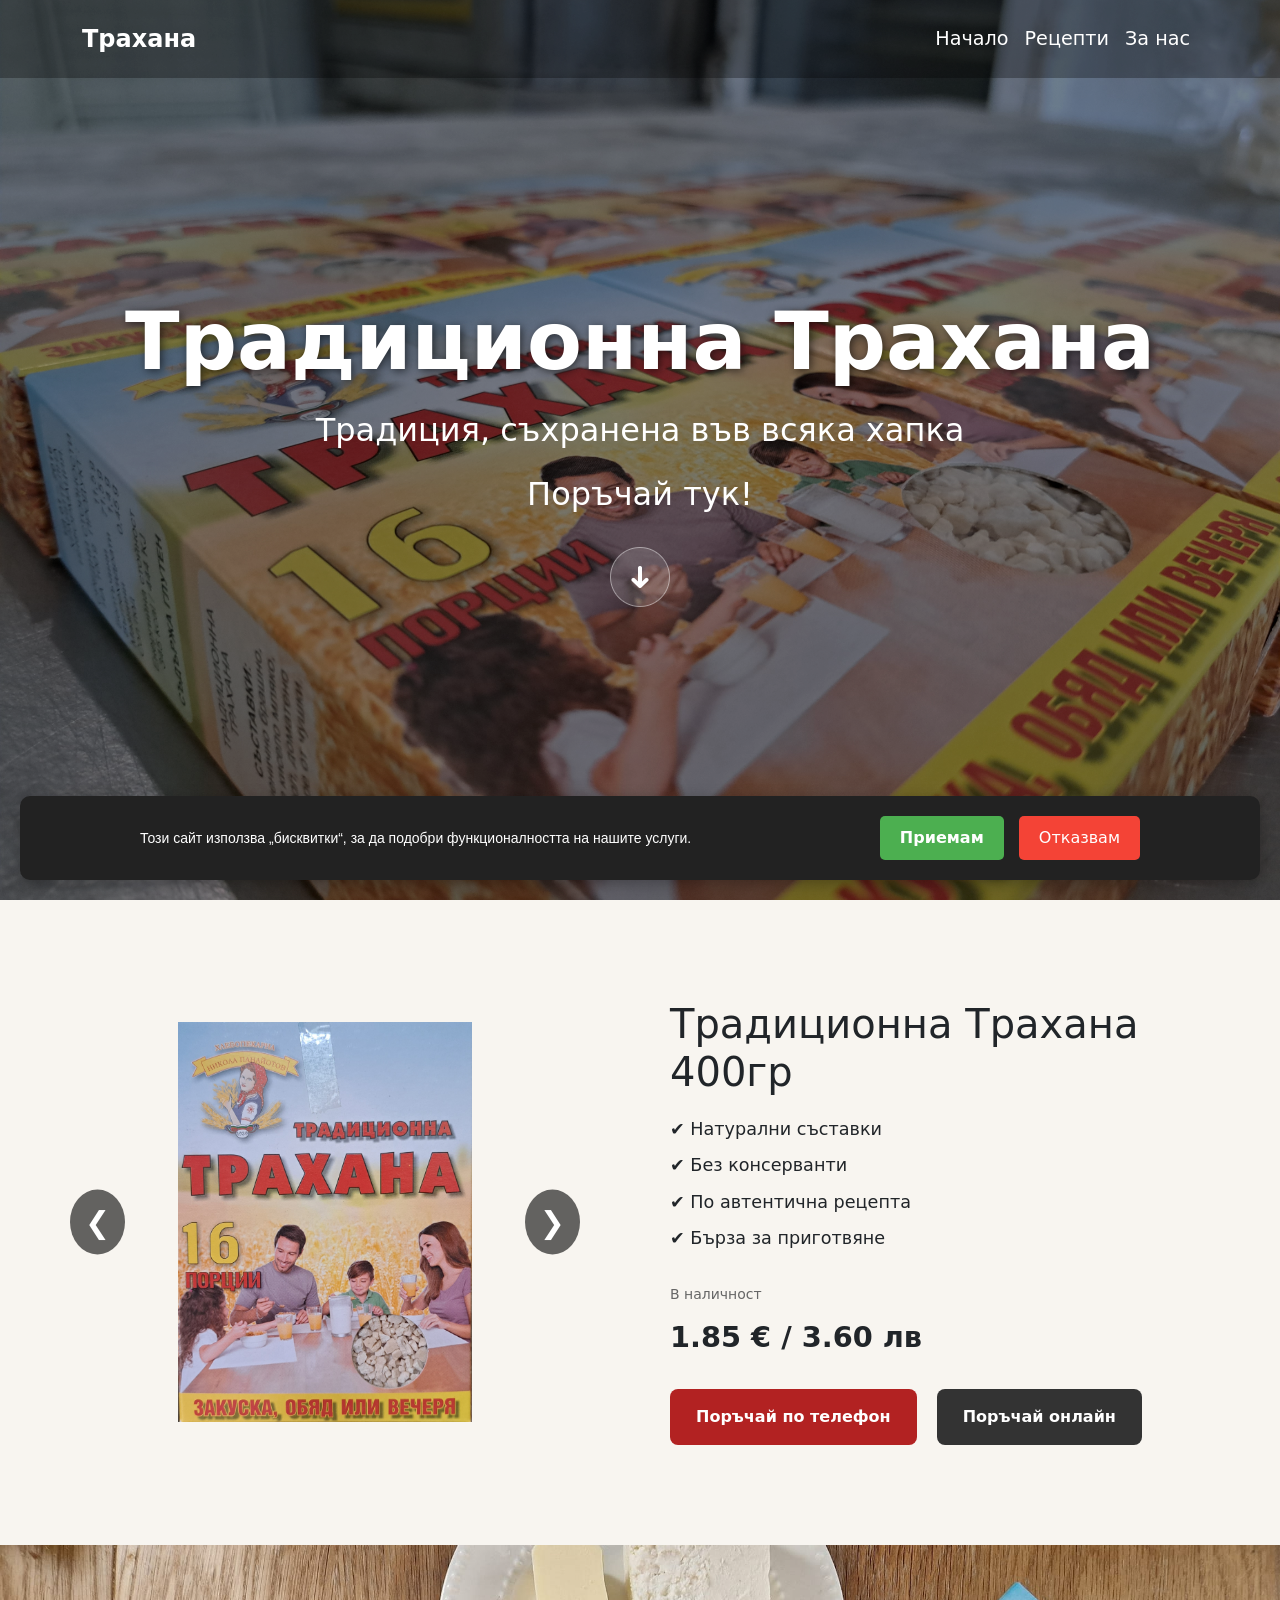
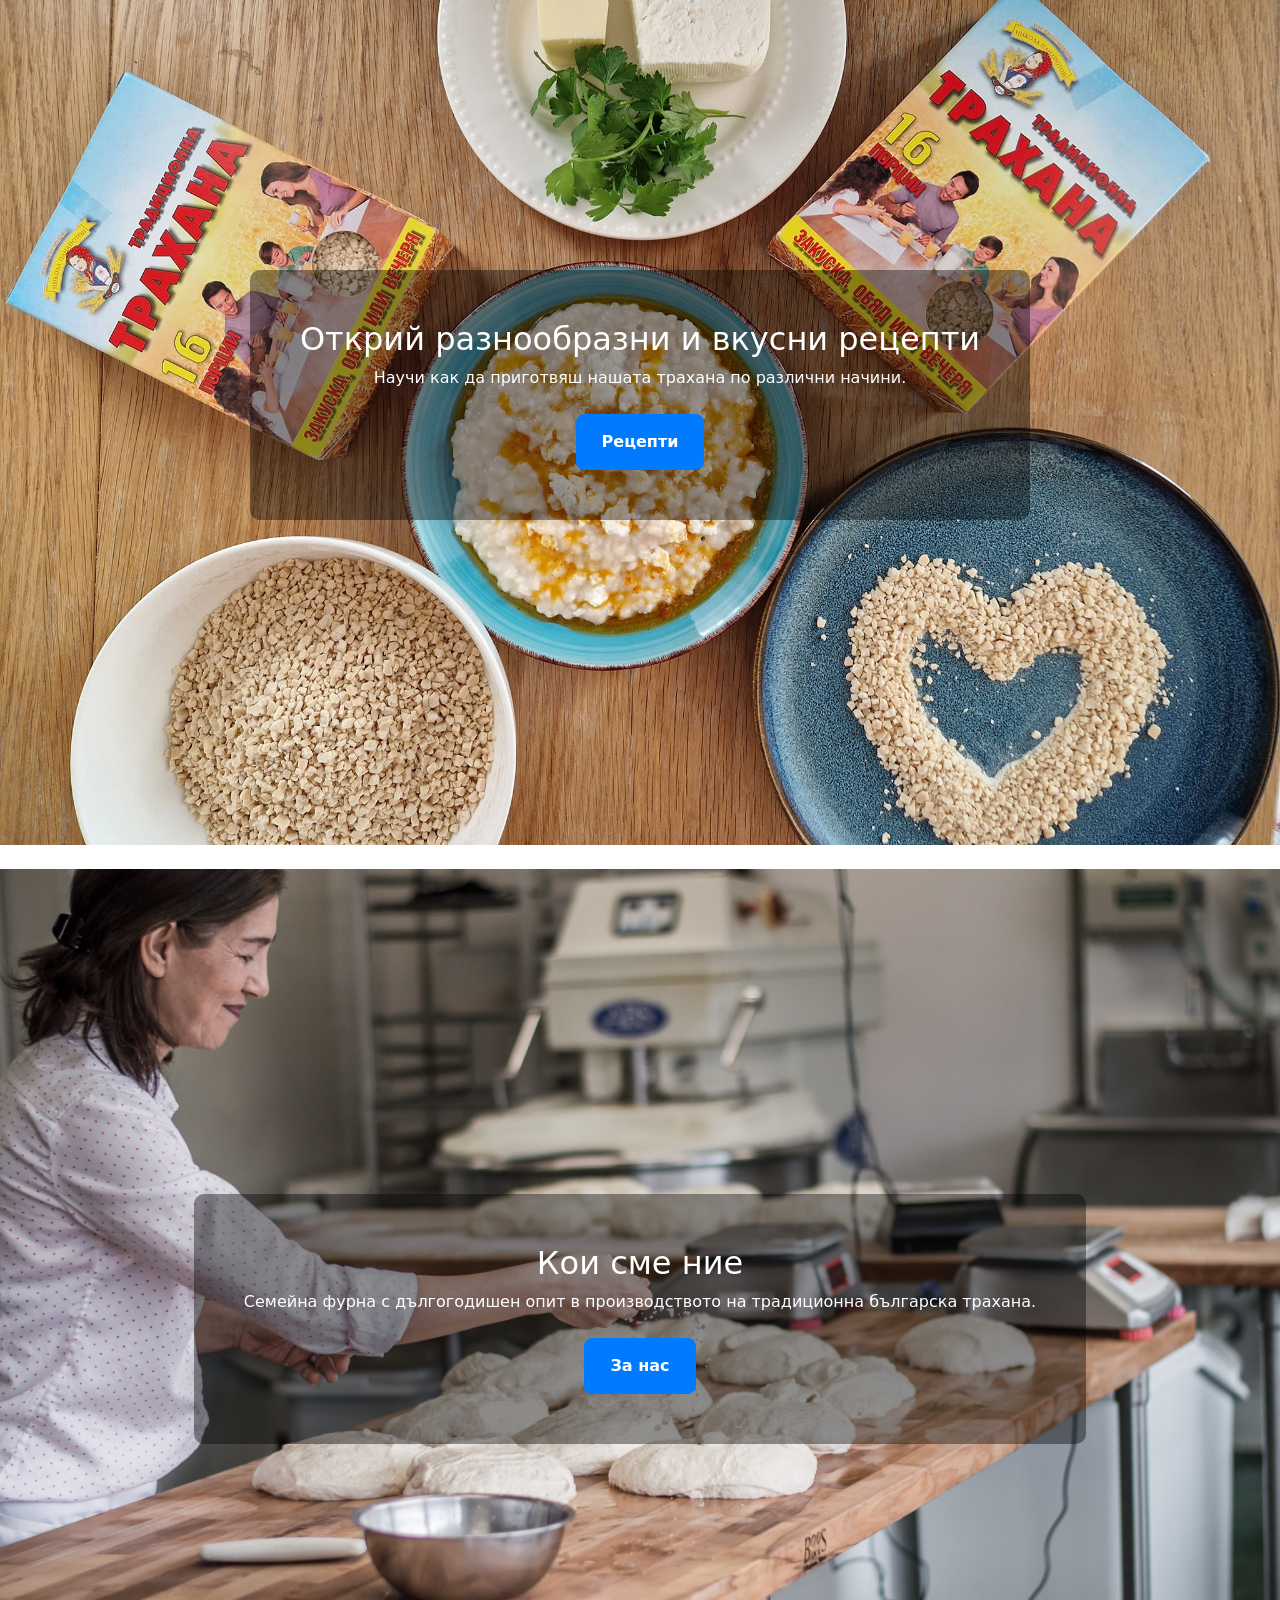
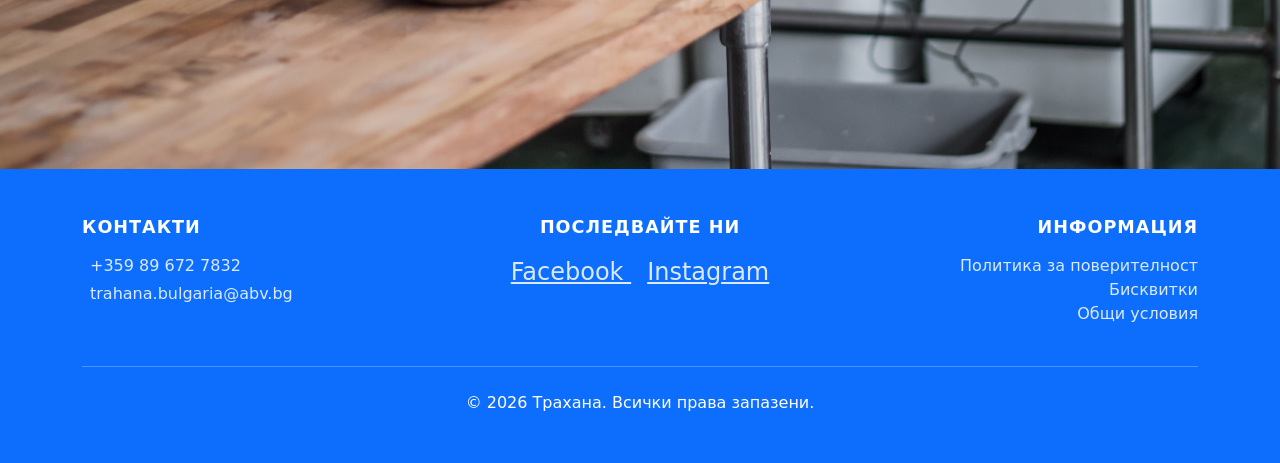
==== index.html @ c8de6b5f "Update index.html" ====
<!DOCTYPE html>
<html lang="bg">
<head>
  <link rel="icon" type="image/png" href="img/favicon.png">
  <meta charset="UTF-8">
  <meta name="viewport" content="width=device-width, initial-scale=1.0">
  <title>Традиционна Трахана</title>
  <link href="https://cdn.jsdelivr.net/npm/bootstrap@5.3.0/dist/css/bootstrap.min.css" rel="stylesheet">
  <link rel="stylesheet" href="css/style.css">
  <meta name="description" content="Поръчайте истинска традиционна трахана, приготвена по автентична рецепта. Насладете се на автентичен вкус, купете онлайн и открийте нашите рецепти тук!">
  <meta property="og:image" content="https://trahana.bg/img/trahana-hero.jpg">
</head>
<body>

<!-- Навигация -->
<nav class="navbar navbar-expand-lg">
  <div class="container">
    <a class="navbar-brand" href="index.html#product">Трахана</a>
    <button class="navbar-toggler" type="button" data-bs-toggle="collapse" data-bs-target="#navbarNav">
      <span class="navbar-toggler-icon"></span>
    </button>
    <div class="collapse navbar-collapse" id="navbarNav">
      <ul class="navbar-nav ms-auto">
        <li class="nav-item"><a class="nav-link" href="index.html">Начало</a></li>
        <li class="nav-item"><a class="nav-link" href="recepti.html">Рецепти</a></li>
        <li class="nav-item"><a class="nav-link" href="zanas.html">За нас</a></li>
      </ul>
    </div>
  </div>
</nav>

<!-- Hero секция -->
<section id="hero" class="hero d-flex align-items-center justify-content-center">
  <div class="text-center hero-text">
    <h1>Традиционна Трахана</h1>
    <p>Традиция, съхранена във всяка хапка</p>
    <p>Поръчай тук!</p>
    <a href="#product" class="scroll-down">
     <img src="img/scroll-icon.png" alt="Поръчай трахана тук">
    </a>
  </div>
</section>

<section id="product" class="product-section">
  <div class="product-container">

    <!-- Лява част – Слайдшоу -->
    <div class="product-gallery">
      <button class="arrow left" onclick="changeSlide(-1)">&#10094;</button>
      
      <img src="img/product1.jpg" class="slide active" alt="Предна страна на опаковка традиционна домашна трахана – натурален продукт">
      <img src="img/product2.jpg" class="slide" alt="Гръб на опаковка трахана с подробна рецепта и инструкции за начина на приготвяне">
      <!-- <img src="img/product3.png" class="slide" alt="Гръб на опаковка трахана с подробна рецепта и инструкции за начина на приготвяне">-->
      <img src="img/product4.png" class="slide" alt="Състав и хранителни стойности на традиционна домашна трахана – без консерванти">

      <button class="arrow right" onclick="changeSlide(1)">&#10095;</button>
    </div>

    <!-- Дясна част – Информация -->
    <div class="product-info">
      <h2>Традиционна Трахана 400гр</h2>

      <ul>
        <li>✔ Натурални съставки</li>
        <li>✔ Без консерванти</li>
        <li>✔ По автентична рецепта</li>
        <li>✔ Бърза за приготвяне</li>
      </ul>

       <p style="font-size: 1rem; margin-bottom: 10px; color: #666;">
        <small>В наличност</small>
      </p>

      <div class="price">
        <span>1.85 €</span> / 3.60 лв
      </div>

     <div class="product-buttons">
    <a href="tel:+359896727832" 
       class="btn phone-btn" 
       onclick="gtag('event', 'click_phone_order');">
       Поръчай по телефон
    </a>
    <a href="form.html" 
       class="btn email-btn" 
       onclick="gtag('event', 'click_online_order');">
       Поръчай онлайн
    </a>
     </div>
      
    </div>

  </div>
</section>

<!-- Секция Рецепти -->
<section id="recepti-section" class="hero-section d-flex align-items-center justify-content-center" 
         style="background-image: url('img/recepta.jpg');">
  <div class="text-center hero-overlay">
    <h2>Открий разнообразни и вкусни рецепти</h2>
    <p>Научи как да приготвяш нашата трахана по различни начини.</p>
    <a href="recepti.html" class="btn btn-primary mt-2">Рецепти</a>
  </div>
</section>
<br>
<!-- Секция За нас -->
<section id="zanas-section" class="hero-section d-flex align-items-center justify-content-center" 
         style="background-image: url('img/zanas.jpg');">
  <div class="text-center hero-overlay">
    <h2>Кои сме ние</h2>
    <p>Семейна фурна с дългогодишен опит в производството на традиционна българска трахана.</p>
    <a href="zanas.html" class="btn btn-primary mt-2">За нас</a>
  </div>
</section>

<!-- Footer -->
<footer class="bg-primary text-white py-5">
  <div class="container">
    <div class="row text-center text-md-start">
      
      <div class="col-md-4 mb-4 mb-md-0">
        <h5 class="text-uppercase fw-bold mb-3">Контакти</h5>
        <p class="mb-1">
          <i class="bi bi-telephone-fill me-2"></i>
          <a href="tel:+359896727832" class="text-white text-decoration-none">+359 89 672 7832</a>
        </p>
        <p>
          <i class="bi bi-envelope-fill me-2"></i>
          <a href="mailto:trahana.bulgaria@abv.bg" class="text-white text-decoration-none">trahana.bulgaria@abv.bg</a>
        </p>
      </div>

      <div class="col-md-4 mb-4 mb-md-0 text-md-center">
        <h5 class="text-uppercase fw-bold mb-3">Последвайте ни</h5>
        <a href="https://www.facebook.com/profile.php?id=100026218975188" class="text-white me-3 fs-4" title="Facebook">
          Facebook
        </a>
        <a href="#" class="text-white fs-4" title="Instagram">
          Instagram
        </a>
      </div>

      <div class="col-md-4 text-md-end">
        <h5 class="text-uppercase fw-bold mb-3">Информация</h5>
        <ul class="list-unstyled">
          <li><a href="privacy-policy.html" class="text-white text-decoration-none">Политика за поверителност</a></li>
          <li><a href="cookies.html" class="text-white text-decoration-none">Бисквитки</a></li>
          <li><a href="terms-and-conditions.html" class="text-white text-decoration-none">Общи условия</a></li>
        </ul>
      </div>
      
    </div>

    <hr class="my-4 bg-white opacity-25">

    <div class="text-center">
      <p class="mb-0">&copy; 2026 Трахана. Всички права запазени.</p>
    </div>
  </div>
</footer>

<div id="cookie-banner" style="position: fixed; bottom: 20px; left: 20px; right: 20px; background: #222; color: #fff; padding: 20px; border-radius: 10px; z-index: 9999; box-shadow: 0 4px 15px rgba(0,0,0,0.3);">
    <div style="max-width: 1000px; margin: 0 auto; display: flex; align-items: center; justify-content: space-between; flex-wrap: wrap; gap: 15px;">
        <span style="font-size: 14px; font-family: sans-serif;">
            Този сайт използва „бисквитки“, за да подобри функционалността на нашите услуги.
        </span>
        <div>
            <button id="btn-accept" style="background: #4CAF50; color: white; border: none; padding: 10px 20px; cursor: pointer; border-radius: 5px; font-weight: bold;">Приемам</button>
            <button id="btn-decline" style="background: #f44336; color: white; border: none; padding: 10px 20px; cursor: pointer; border-radius: 5px; margin-left: 10px;">Отказвам</button>
        </div>
    </div>
</div>

<script src="https://cdn.jsdelivr.net/npm/bootstrap@5.3.0/dist/js/bootstrap.bundle.min.js"></script>
<script src="js/script.js"></script>
</body>

</html>
---- css/style.css ----
body {
  background-color: white;  /* леко светло сиво */
}

/* Hero секция */
.hero {
  background: url('../img/trahana-hero.jpg') center center/cover no-repeat;
  height: 100vh; /* 70-80% от екрана */
  position: relative;
  display: flex;
  align-items: center;
  justify-content: center;
}
.hero::before {
  content: "";
  position: absolute;
  inset: 0; /* покрива цялата секция */
  background: rgba(0, 0, 0, 0.45); /* 0.45 = степен на затъмняване */
  z-index: 1;
}
.hero-text {
  position: relative;
  z-index: 2;
  text-align: center;
  padding: 0 20px;
}

.hero-text h1 {
  color: white;
  font-size: clamp(3rem, 7vw, 5rem);
  font-weight: 800;
  text-shadow: 2px 2px 10px rgba(0,0,0,0.6);
  margin-bottom: 1rem;
}

.hero-text p {
  color: white;
  font-size: clamp(1.3rem, 3vw, 2rem);
  margin-bottom: 1rem;
}

.product-section {
  background: #f8f5f0;
  padding: 100px 20px;
}

.product-container {
  max-width: 1200px;
  margin: auto;
  display: flex;
  align-items: center;
  gap: 60px;
}

/* ===== ГАЛЕРИЯ ===== */
.product-gallery {
  flex: 1;
  position: relative;
}

.product-gallery img {
  width: 100%;        /* за да е responsive */
  max-height: 400px;  /* тук задаваш височина по твой вкус */
  object-fit: contain; /* запазва цялото съдържание на снимката */
  display: none;
  border-radius: 15px;
}
.product-gallery img.active {
  display: block;
}

.arrow {
  position: absolute;
  top: 50%;
  transform: translateY(-50%);
  background: rgba(0,0,0,0.6);
  color: white;
  border: none;
  font-size: 30px;
  padding: 10px 15px;
  cursor: pointer;
  border-radius: 50%;
}

.arrow.left {
    left: 30px;
}

.arrow.right {
    right: 30px;
}

@media (max-width: 767px) {
    .arrow.left {
        left: 10px;
    }

    .arrow.right {
        right: 10px;
    }
}

/* ===== ИНФОРМАЦИЯ ===== */
.product-info {
  flex: 1;
}

.product-info h2 {
  font-size: 2.5rem;
  margin-bottom: 20px;
}

.product-info ul {
  list-style: none;
  padding: 0;
  margin-bottom: 30px;
}

.product-info li {
  margin-bottom: 10px;
  font-size: 1.1rem;
}

.price {
  font-size: 1.8rem;
  font-weight: bold;
  margin-bottom: 30px;
}

.product-buttons {
  display: flex;
  gap: 20px;
}

.btn {
  padding: 15px 25px;
  text-decoration: none;
  font-weight: bold;
  border-radius: 8px;
  transition: 0.3s;
}

.phone-btn {
  background: #b22222;
  color: white;
}

.email-btn {
  background: #333;
  color: white;
}

.btn:hover {
  opacity: 0.85;
}

/* ===== MOBILE ===== */
@media (max-width: 768px) {
  .product-container {
    flex-direction: column;
    text-align: center;
  }

  .product-buttons {
    flex-direction: column;
  }

  .btn {
    width: 100%;
  }
}

/* Основен стил за линковете във фуутъра */
footer a {
  transition: all 0.3s ease;
  opacity: 0.85;
}

/* Ефект при hover */
footer a:hover {
  color: #ffffff !important;
  opacity: 1;
  text-decoration: underline;
  padding-left: 2px; /* Леко отместване за динамика */
}

/* Стил за заглавията в секциите */
footer h5 {
  font-size: 1.1rem;
  letter-spacing: 1px;
}

/* Responsive малки екран */
@media (max-width: 576px) {
  .product-img {
    width: 150px;
    height: 150px;
  }
  .hero-text h1 {
    font-size: 3rem;
  }
}

/* Navbar прозрачен над hero със постоянен hover ефект */
.navbar {
  background-color: rgba(0, 0, 0, 0.3); /* тъмен фон на целия navbar */
  position: absolute;  /* над hero */
  width: 100%;
  z-index: 10;
  padding: 1rem 0;
  transition: none; /* премахваме плавното променяне при hover */
}

/* Линковете остават бели и същата големина */
.navbar .nav-link {
  color: white !important;
  font-size: 1.2rem;
  font-weight: 500;
  text-decoration: none;
  transition: none; /* няма подскачане, няма промяна на цвета */
}

.navbar .navbar-brand {
  color: white !important; /* винаги бяло */
  font-weight: bold;
  font-size: 1.5rem;
}

.navbar-toggler {
  color: white !important;
  border-color: white; /* рамката на бутона */
}

.navbar-toggler-icon {
  background-image: url("data:image/svg+xml;charset=utf8,%3Csvg viewBox='0 0 30 30' xmlns='http://www.w3.org/2000/svg'%3E%3Cpath stroke='white' stroke-width='2' stroke-linecap='round' stroke-miterlimit='10' d='M4 7h22M4 15h22M4 23h22'/%3E%3C/svg%3E");
}

.navbar .nav-link:hover {
  text-decoration: underline;
}

.hero-section {
  height: 100vh; /* височина на секцията */
  position: relative;
  display: flex;
  align-items: center;
  justify-content: center;
  background-size: cover;
  background-position: center;
  color: white;
}

/* Overlay за текста */
.hero-overlay {
  background-color: rgba(0, 0, 0, 0.4); /* лек черен overlay за четливост */
  padding: 50px;
  border-radius: 10px;
  max-width: 100%;
  text-align: center;  
}

/* Бутон */
.hero-overlay .btn-primary {
  background-color: #007bff;
  border-color: #007bff;
}

.hero-overlay .btn-primary:hover {
  background-color: #3399ff;
  border-color: #3399ff;
}

/* Responsive за малки екрани */
@media (max-width: 768px) {
  .hero-overlay {
    width: 100%;
    height: 100%;               /* покрива целия родител */
    background-color: rgba(0,0,0,0.35); 
    display: flex;
    flex-direction: column;
    justify-content: center;    /* вертикално центриране */
    text-align: center;
    box-sizing: border-box;
    border-radius: 0;
    padding: 20px;              /* само вътрешно разстояние за текста */
  }

  .hero-section {
    height: 50vh;               /* по-малка височина за мобилно */
  }

  .hero-overlay h2 {
    font-size: 1.8rem;
  }

  .hero-overlay p {
    font-size: 1rem;
  }

  .hero-overlay .btn {
    width: 100%;                /* бутонът става full width */
  }
}

.scroll-down {
  display: inline-block;
  margin-top: 10px;
  font-size: 2.5rem;
  color: white;
  text-decoration: none;
  animation: bounce 2s infinite;
  transition: 0.3s;
}

.scroll-down:hover {
  color: #ddd;
}

html {
  scroll-behavior: smooth;
}

/* Рецепти страница*/

.recipes-page {
  padding: 120px 20px 80px 20px; /* заради fixed navbar */
  background-color: #f9f9f9;
}

.page-title {
  text-align: center;
  font-size: 2.8rem;
  font-weight: 700;
  margin-bottom: 60px;
  color: white;
}

.recipes-grid {
  display: grid;
  grid-template-columns: repeat(3, 1fr);
  gap: 40px;
}

.recipe-card {
  background: white;
  border-radius: 20px;
  overflow: hidden;
  box-shadow: 0 15px 40px rgba(0,0,0,0.08);
  transition: transform 0.3s ease;
}

.recipe-card:hover {
  transform: translateY(-10px);
}

.recipe-card img {
  width: 100%;
  height: 250px;
  object-fit: cover;
}

.recipe-content {
  padding: 25px;
}

.recipe-content h3 {
  font-size: 1.4rem;
  margin-bottom: 15px;
}

.recipe-content p {
  font-size: 1rem;
  margin-bottom: 20px;
  color: #555;
}

.recipe-btn {
  display: inline-block;
  background-color: #0d6efd;
  color: white;
  padding: 10px 20px;
  border-radius: 10px;
  text-decoration: none;
  transition: 0.3s;
}

.recipe-btn:hover {
  background-color: #0b5ed7;
}

@media (max-width: 992px) {
  .recipes-grid {
    grid-template-columns: repeat(2, 1fr);
  }
}

@media (max-width: 600px) {
  .recipes-grid {
    grid-template-columns: 1fr;
  }

  .page-title {
    font-size: 2rem;
    color: white;
  }
}

.recipes-page {
  position: relative;
  min-height: 100vh;
  background: url('../img/trahana-recepti.jpg') center center/cover no-repeat fixed;
}

/* Overlay */
.recipes-page::before {
  content: "";
  position: absolute;
  inset: 0;
  background: rgba(0, 0, 0, 0.45);
  z-index: 0;
}

/* Всичко вътре да е над overlay-а */
.recipes-page > * {
  position: relative;
  z-index: 1;
}


.about-background {
  position: relative;
  background: url('../img/zanas.jpg') center center/cover no-repeat fixed;
  min-height: 100vh;
}

/* Overlay */
.about-background::before {
  content: "";
  position: absolute;
  inset: 0;
  background: rgba(0, 0, 0, 0.5);
  z-index: 0;
}

/* Всичко вътре да е над overlay */
.about-background > * {
  position: relative;
  z-index: 1;
}

/* HERO */
.about-hero {
  padding: 60px 20px 80px 20px;
  color: white;
}

.about-hero h1 {
  font-size: 3rem;
  font-weight: 700;
}

.about-subtitle {
  color: white;
}

/* Светъл premium box върху тъмен фон */
.about-box {
  background: rgba(255, 255, 255, 0.12);
  backdrop-filter: blur(10px);
  -webkit-backdrop-filter: blur(10px);

  padding: 80px;
  border-radius: 25px;
  margin-bottom: 100px;

  border: 1px solid rgba(255,255,255,0.2);
  box-shadow: 0 30px 60px rgba(0,0,0,0.4);

  color: white;
}

/* Values */
.value-box {
  padding: 20px;
  transition: 0.3s ease;
}

.value-box:hover {
  transform: translateY(-6px);
}

.about-image {
  width: 95%;
  max-width: none;
  border-radius: 25px;
  box-shadow: 0 30px 80px rgba(0,0,0,0.6);
}

@media (max-width: 768px) {

  .about-image {
    width: 100%;
    height: 300px;
    object-fit: cover;
    margin-top: 30px;
  }

}



/* HERO */
.single-recipe .recipe-hero {
  background: url('../img/recepta.jpg') center/cover no-repeat;
  height: 60vh;
  position: relative;
  display: flex;
  align-items: center;
  justify-content: center;
  overflow: hidden;
}

/* Слой, който покрива ЦЯЛАТА снимка постоянно */
.single-recipe .recipe-hero .overlay {
  position: absolute;
  top: 0;
  left: 0;
  width: 100%;
  height: 100%;
  background: rgba(0, 0, 0, 0.5); /* Фиксирано затъмнение 50% */
  display: flex;
  flex-direction: column;
  align-items: center;
  justify-content: center;
  text-align: center;
  color: white;
  padding: 0 20px;
}

.single-recipe .recipe-hero h1 {
  font-size: 3rem;
  font-weight: bold;
  margin: 0;
  position: relative; /* Гарантира, че е над слоя */
  z-index: 2;
}

.single-recipe .recipe-hero p {
  font-size: 1.2rem;
  margin-top: 10px;
  position: relative;
  z-index: 2;
}
/* CONTENT */
.single-recipe .recipe-content {
  padding: 80px 0;
}

.single-recipe .ingredients {
  background: rgba(0,0,0,0.09);
  padding: 30px;
  border-radius: 15px;
}

.single-recipe .instructions {
  padding: 30px;
}

.single-recipe .ingredients h3,
.instructions h3 {
  margin-bottom: 20px;
  font-weight: bold;
}

.single-recipe .ingredients ul li,
.instructions ol li {
  margin-bottom: 10px;
  font-size: 1.1rem;
}

/* CTA */
.single-recipe .recipe-cta {
  background: #f8f5f0;
  padding: 80px 20px;
}

.single-recipe .recipe-cta h2 {
  font-size: 2rem;
  font-weight: bold;
}

/* MOBILE */
@media (max-width: 768px) {

  .recipe-hero {
    height: 50vh;
  }

  .recipe-hero .overlay {
    padding: 20px;
  }

  .recipe-hero h1 {
    font-size: 1.8rem;
  }

  .recipe-content {
    padding: 40px 15px;
  }

}



/*form*/

:root {
    --primary: #2c3e50;
    --accent: #27ae60;
    --bg: #f4f7f6;
}

 .page-wrapper {
    display: flex;
    justify-content: center;
    align-items: center;
    min-height: 100vh; /* Заема цялата височина на екрана */
    width: 100%;
    padding: 20px;
    box-sizing: border-box;
}

#orderForm .delivery-note {
    font-size: 12px;
    color: #e67e22; /* Оранжев цвят за внимание */
    margin-top: 10px;
    font-style: italic;
    line-height: 1.4;
}

/* Бутон Назад */
.back-btn-modern {
    position: fixed;
    top: 25px;
    left: 25px;
    display: flex;
    align-items: center;
    gap: 10px;
    padding: 10px 18px;
    background: white;
    color: var(--primary);
    text-decoration: none;
    font-weight: 600;
    border-radius: 50px;
    box-shadow: 0 4px 12px rgba(0,0,0,0.08);
    transition: 0.3s;
    z-index: 100;
}

.back-btn-modern:hover {
    color: var(--accent);
    transform: translateX(-3px);
}

/* Карта */
.order-card {
    width: 90%;
    max-width: 500px;
    background: white;
    padding: 30px;
    border-radius: 16px;
    box-shadow: 0 10px 30px rgba(0,0,0,0.1);
    margin: 60px 0;
}

#orderForm .row { display: flex; gap: 10px; }
#orderForm .flex-2 { flex: 2; }
#orderForm .flex-1 { flex: 1; }

#orderForm .form-group { margin-bottom: 15px; }
#orderForm label { display: block; margin-bottom: 5px; font-weight: 600; font-size: 14px; color: #555; }

#orderForm input {
    width: 100%;
    padding: 12px;
    border: 2px solid #eee;
    border-radius: 10px;
    box-sizing: border-box;
    font-size: 16px;
}

#orderForm input:focus { outline: none; border-color: var(--accent); }

/* Калкулатор */
#orderForm .price-display {
    background: #f8fdfa;
    padding: 15px;
    border-radius: 12px;
    margin: 20px 0;
    text-align: center;
    border: 2px dashed var(--accent);
}

#orderForm .price-display strong { font-size: 26px; display: block; color: var(--primary); }

#orderForm #submitBtn {
    width: 100%;
    background: var(--accent);
    color: white;
    padding: 15px;
    border: none;
    border-radius: 10px;
    font-size: 18px;
    font-weight: bold;
    cursor: pointer;
    transition: 0.3s;
}

#orderForm #submitBtn:hover { background: #219150; transform: translateY(-2px); }

#orderForm .success-msg { text-align: center; padding: 20px; }

@media (max-width: 600px) {
    .back-btn-modern span { display: none; }
    .back-btn-modern { padding: 12px; border-radius: 50%; }
}

#orderForm .package-selector {
    display: flex;
    gap: 10px;
    margin-top: 5px;
}

#orderForm .pkg-card {
    flex: 1;
    background: #fff;
    border: 2px solid #eee;
    border-radius: 12px;
    padding: 15px 5px;
    text-align: center;
    cursor: pointer;
    transition: all 0.3s ease;
    position: relative;
    display: flex;
    flex-direction: column;
    justify-content: center;
    min-height: 100px;
}

#orderForm .pkg-card.active {
    border-color: var(--accent);
    background-color: #f0fdf4;
    transform: translateY(-2px);
    box-shadow: 0 4px 12px rgba(39, 174, 96, 0.1);
}

#orderForm .pkg-title { font-size: 11px; color: #777; text-transform: uppercase; font-weight: bold; }
#orderForm .pkg-qty { font-size: 16px; font-weight: 800; color: var(--primary); margin: 4px 0; }
#orderForm .pkg-price { font-size: 13px; color: var(--accent); font-weight: bold; }

#orderForm .pkg-badge {
    position: absolute;
    top: -10px;
    left: 50%;
    transform: translateX(-50%);
    background: var(--accent);
    color: white;
    font-size: 9px;
    padding: 2px 8px;
    border-radius: 20px;
    white-space: nowrap;
    z-index: 10;
}

#orderForm #customInput {
    width: 90%;
    margin: 5px auto 0;
    padding: 5px;
    border: 1px solid var(--accent);
    border-radius: 6px;
    text-align: center;
    font-size: 14px;
}

@media (max-width: 480px) {
    #orderForm .package-selector { flex-direction: column; }
    #orderForm .pkg-card { min-height: 80px; }
}
/* Стил за чекбокса във формата */
.form-check-custom {
    display: flex;
    align-items: flex-start;
    gap: 12px;
    margin: 20px 0;
    text-align: left;
}

/* Правим самото квадратче малко по-голямо и удобно */
.form-check-custom input[type="checkbox"] {
    width: 20px !important;
    height: 20px !important;
    min-width: 20px;
    margin-top: 2px;
    cursor: pointer;
    accent-color: var(--accent); /* Използва твоето зелено */
}

/* Стил за текста до него */
.form-check-custom label {
    font-size: 13px !important;
    line-height: 1.5;
    color: #555;
    cursor: pointer;
    font-weight: 500 !important;
    margin-bottom: 0 !important; /* Премахва стандартни марджини */
}

.form-check-custom label a {
    color: var(--accent);
    text-decoration: underline;
    transition: opacity 0.2s;
}

.form-check-custom label a:hover {
    opacity: 0.8;
}






/* Изолирани стилове за правни страници */

.legal-document-page {
    max-width: 900px;
    font-family: 'Helvetica Neue', Helvetica, Arial, sans-serif;
}

.legal-content-wrapper {
    line-height: 1.7;
    color: #2d3436;
    border: 1px solid #eee;
}

.legal-title {
    color: #0d6efd; /* Син цвят, съответстващ на bg-primary */
    font-weight: 800;
    border-bottom: 2px solid #f8f9fa;
}

.legal-subtitle {
    font-size: 1.2rem;
    font-weight: 700;
    color: #444;
    margin-top: 30px;
    margin-bottom: 15px;
    display: flex;
    align-items: center;
}

/* Малка синя черта пред подзаглавията */
.legal-subtitle::before {
    content: "";
    display: inline-block;
    width: 5px;
    height: 24px;
    background-color: #0d6efd;
    margin-right: 12px;
    border-radius: 2px;
}

.legal-list {
    list-style-type: none;
    padding-left: 5px;
}

.legal-list li {
    position: relative;
    padding-left: 25px;
    margin-bottom: 10px;
}

/* Красиви булети за списъка */
.legal-list li::before {
    content: "✓";
    position: absolute;
    left: 0;
    color: #0d6efd;
    font-weight: bold;
}

.legal-contact-info {
    background: #f8fbff;
    padding: 15px;
    border-radius: 8px;
    border: 1px dashed #b2d7ff;
}

.legal-footer-note {
    font-style: italic;
}

/* Мобилна оптимизация */
@media (max-width: 576px) {
    .legal-document-page {
        padding-left: 10px;
        padding-right: 10px;
    }
    .legal-content-wrapper {
        padding: 20px !important;
    }
}

#cookie-banner {
    display: none;
}
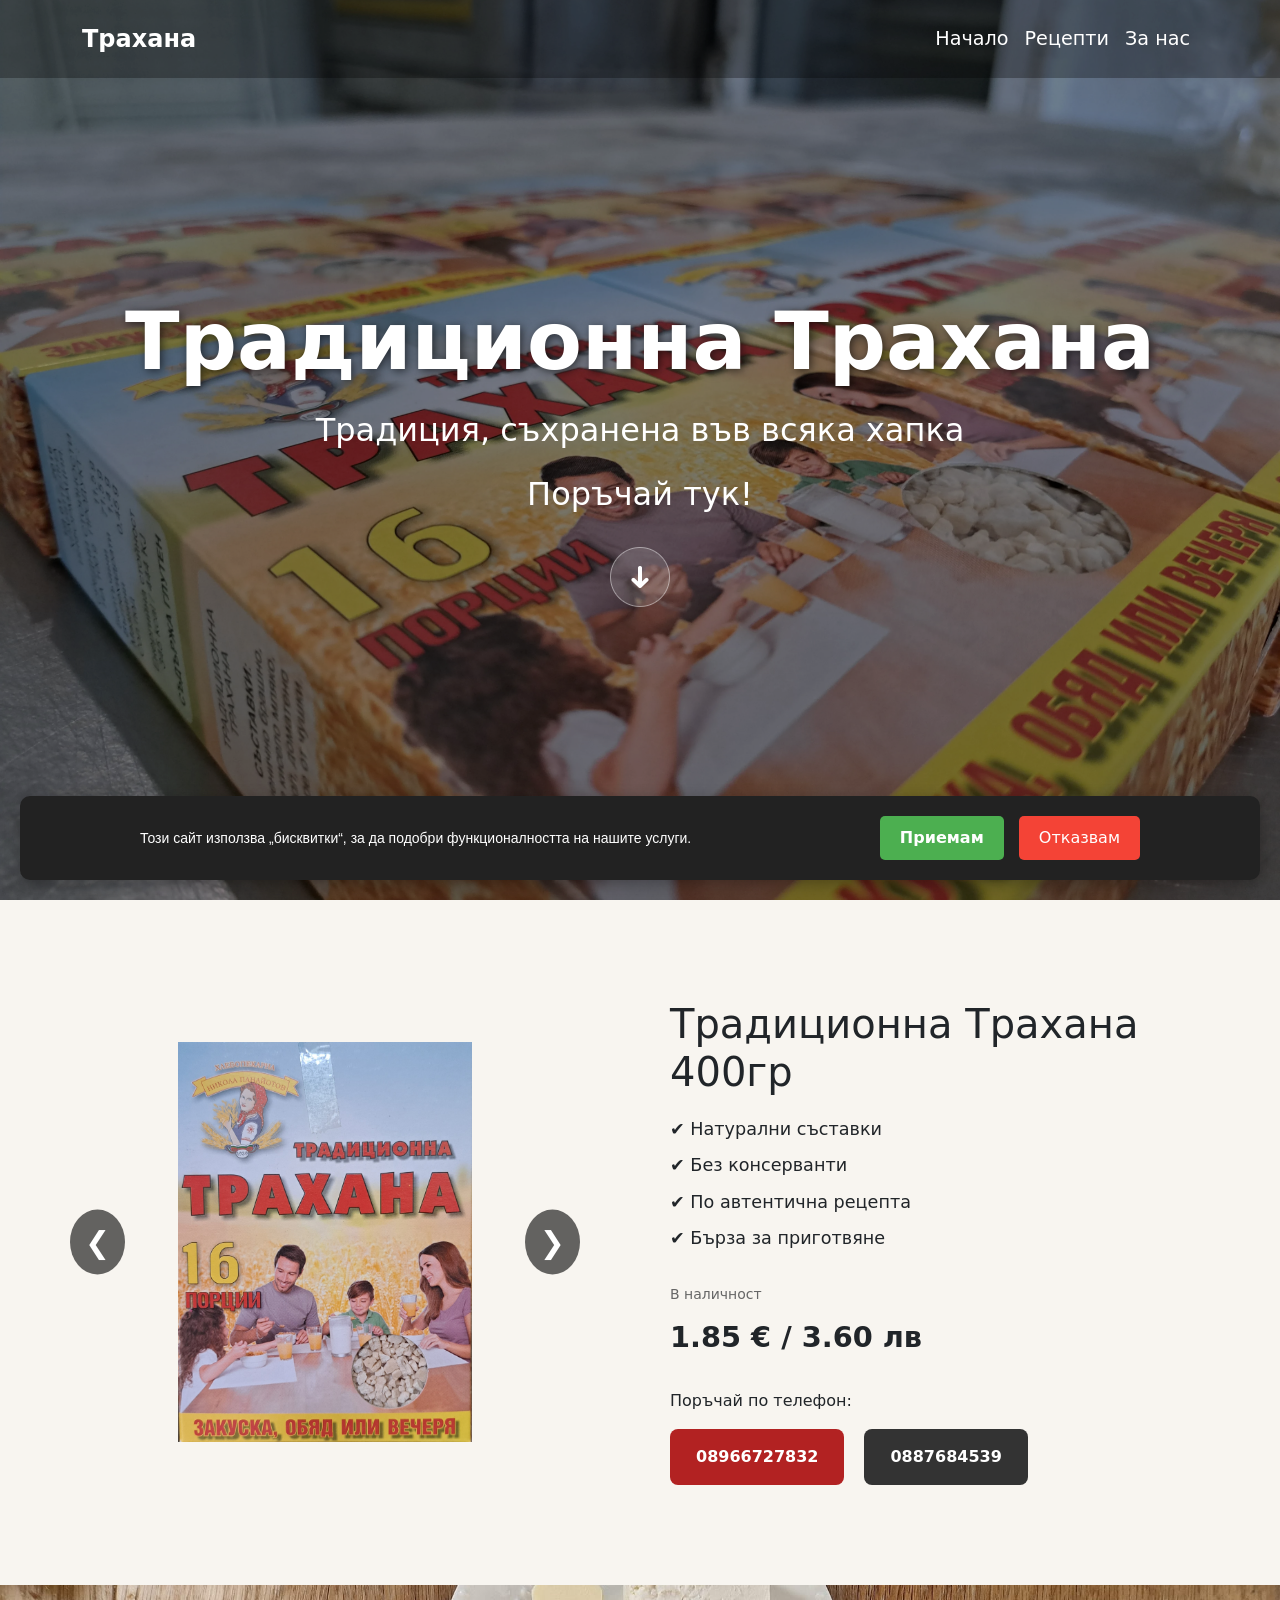
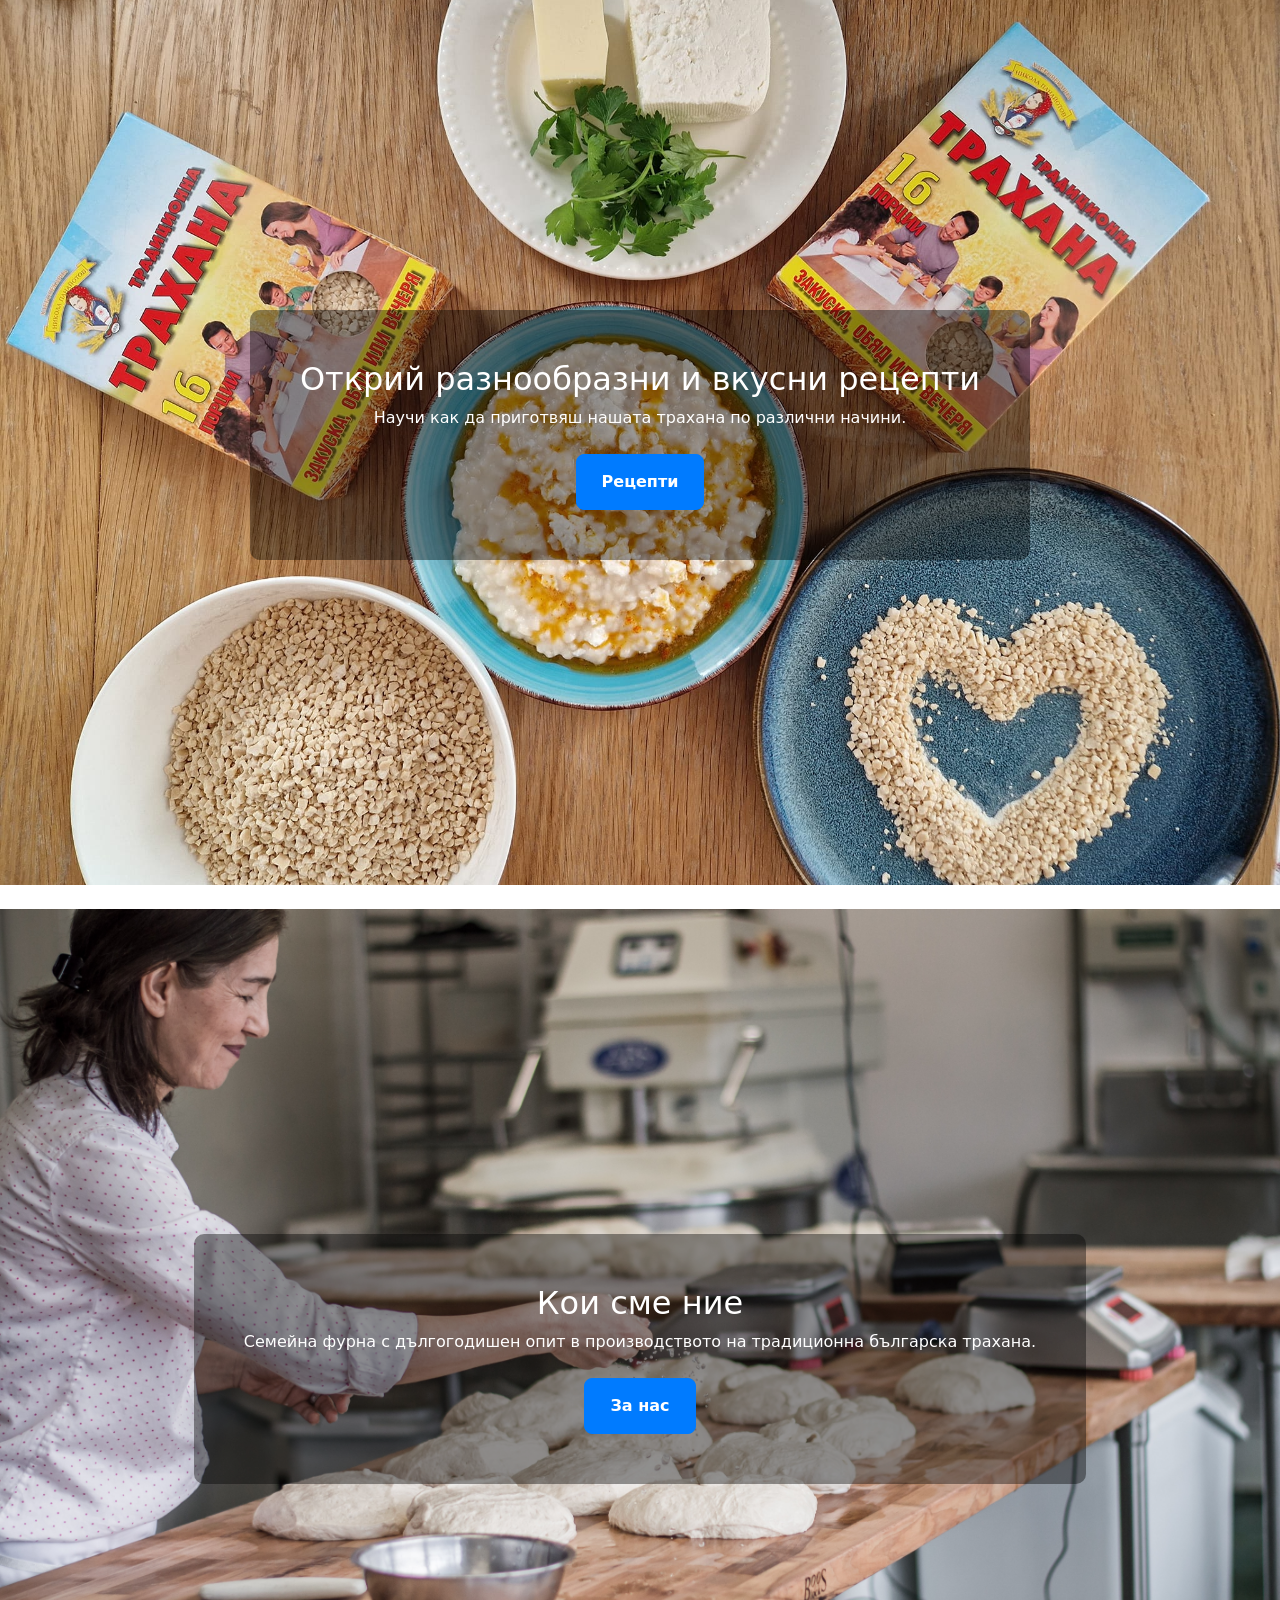
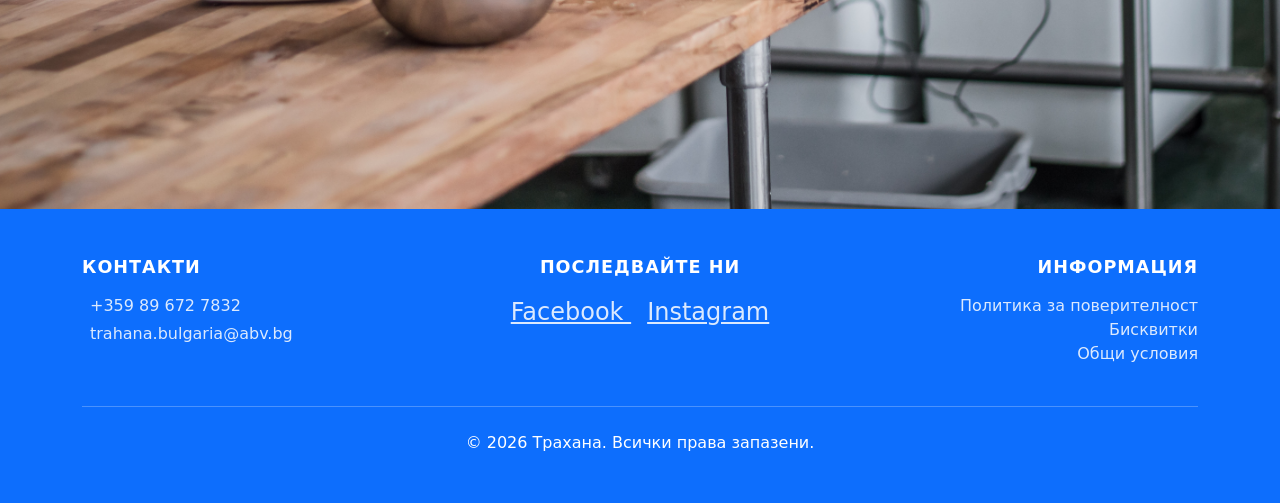
==== commit 1ec57b97: "Fix HTML formatting issues in index.html" ====
--- a/index.html
+++ b/index.html
@@ -8,7 +8,7 @@
   <link href="https://cdn.jsdelivr.net/npm/bootstrap@5.3.0/dist/css/bootstrap.min.css" rel="stylesheet">
   <link rel="stylesheet" href="css/style.css">
   <meta name="description" content="Поръчайте истинска традиционна трахана, приготвена по автентична рецепта. Насладете се на автентичен вкус, купете онлайн и открийте нашите рецепти тук!">
-  <meta property="og:image" content="https://trahana.bg/img/trahana-hero.jpg">
+  <meta property="og:image" content="https://trahana.bg/img/trahana-hero.webp">
 </head>
 <body>
 
@@ -75,16 +75,18 @@
         <span>1.85 €</span> / 3.60 лв
       </div>
 
+      <p class="order-call-text">Поръчай по телефон:</p>
+
      <div class="product-buttons">
     <a href="tel:+359896727832" 
        class="btn phone-btn" 
        onclick="gtag('event', 'click_phone_order');">
-       Поръчай по телефон
+      08966727832
     </a>
-    <a href="form.html" 
+    <a href="tel:+359887684539" 
        class="btn email-btn" 
-       onclick="gtag('event', 'click_online_order');">
-       Поръчай онлайн
+        onclick="gtag('event', 'click_phone_order');">
+      0887684539
     </a>
      </div>
       
@@ -132,7 +134,7 @@
 
       <div class="col-md-4 mb-4 mb-md-0 text-md-center">
         <h5 class="text-uppercase fw-bold mb-3">Последвайте ни</h5>
-        <a href="https://www.facebook.com/profile.php?id=100026218975188" class="text-white me-3 fs-4" title="Facebook">
+        <a href="https://www.facebook.com/people/Trahanabg/61582430698064/" class="text-white me-3 fs-4" title="Facebook">
           Facebook
         </a>
         <a href="#" class="text-white fs-4" title="Instagram">
@@ -178,3 +180,7 @@
 </html>
 
 
+
+
+
+
--- a/css/style.css
+++ b/css/style.css
@@ -4,7 +4,7 @@
 
 /* Hero секция */
 .hero {
-  background: url('../img/trahana-hero.jpg') center center/cover no-repeat;
+  background: url('../img/trahana-hero.webp') center center/cover no-repeat;
   height: 100vh; /* 70-80% от екрана */
   position: relative;
   display: flex;
@@ -914,4 +914,5 @@
 
 #cookie-banner {
     display: none;
-}+
+}
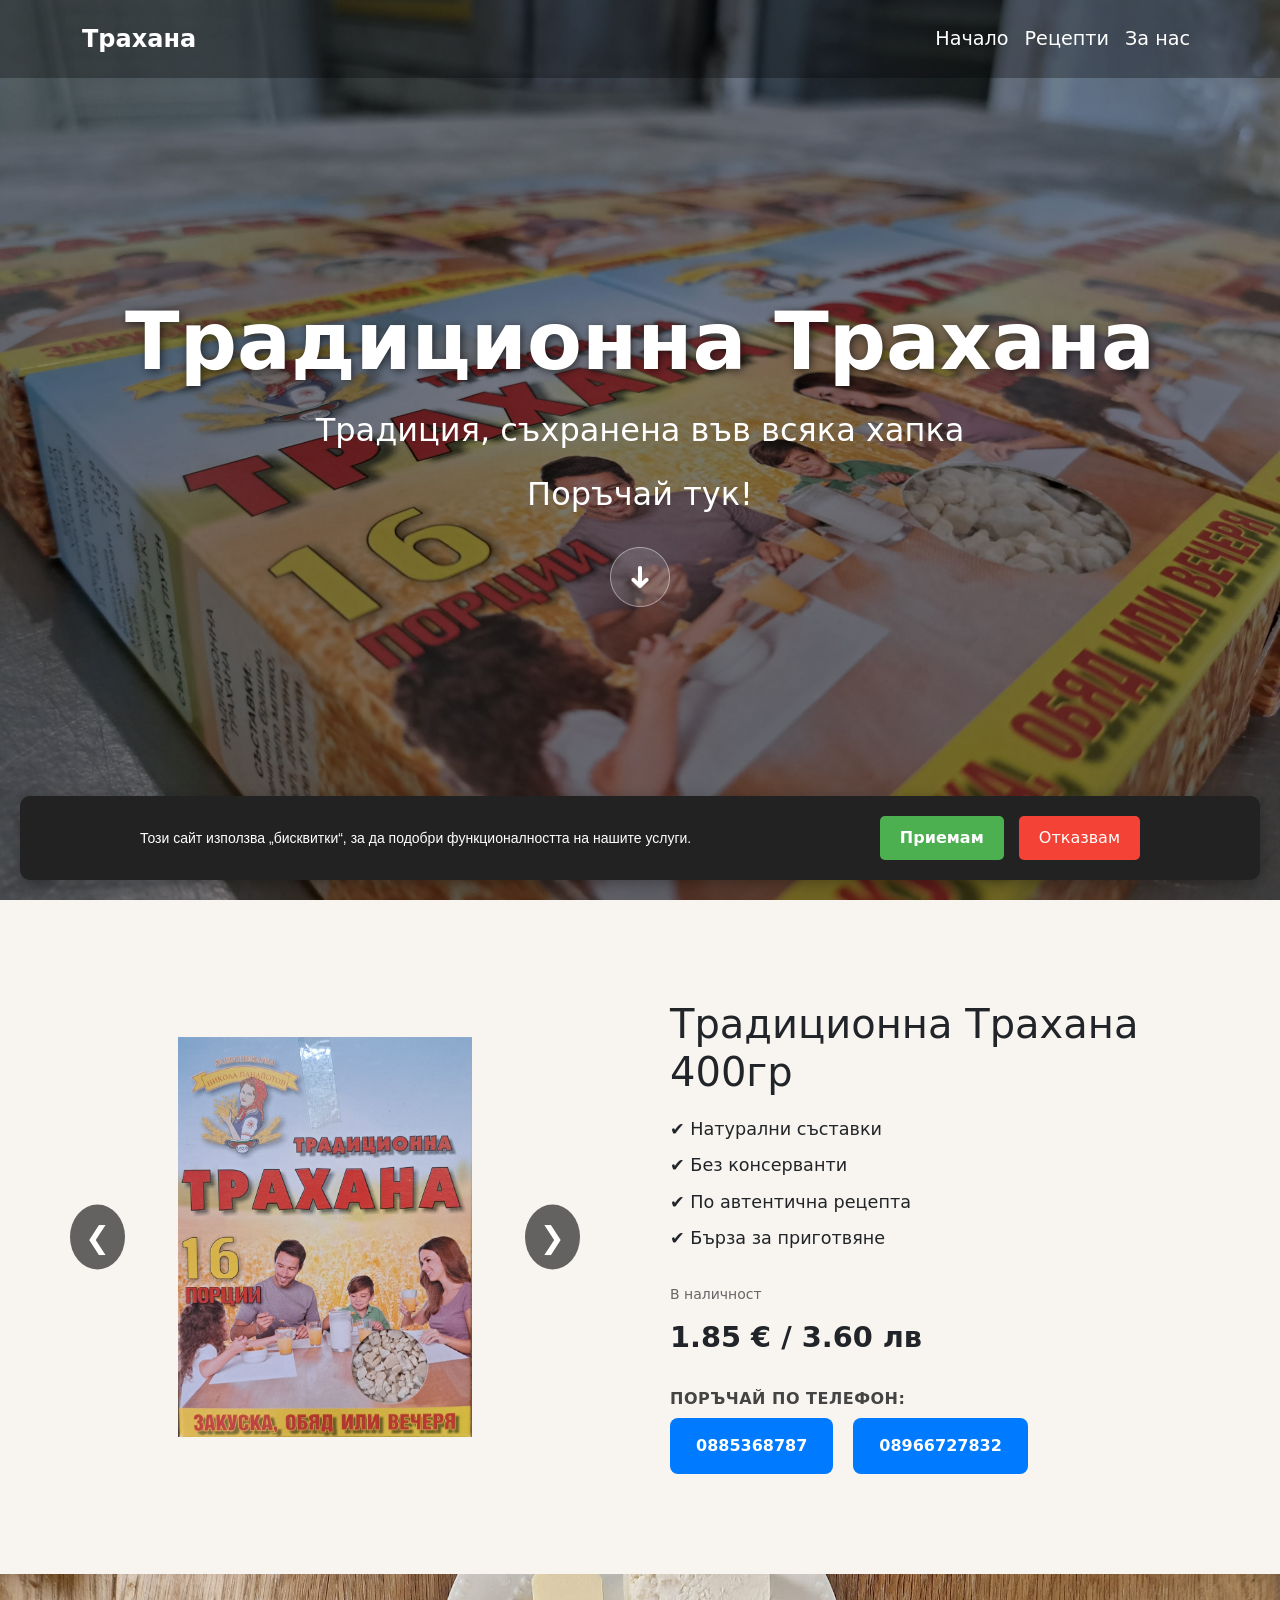
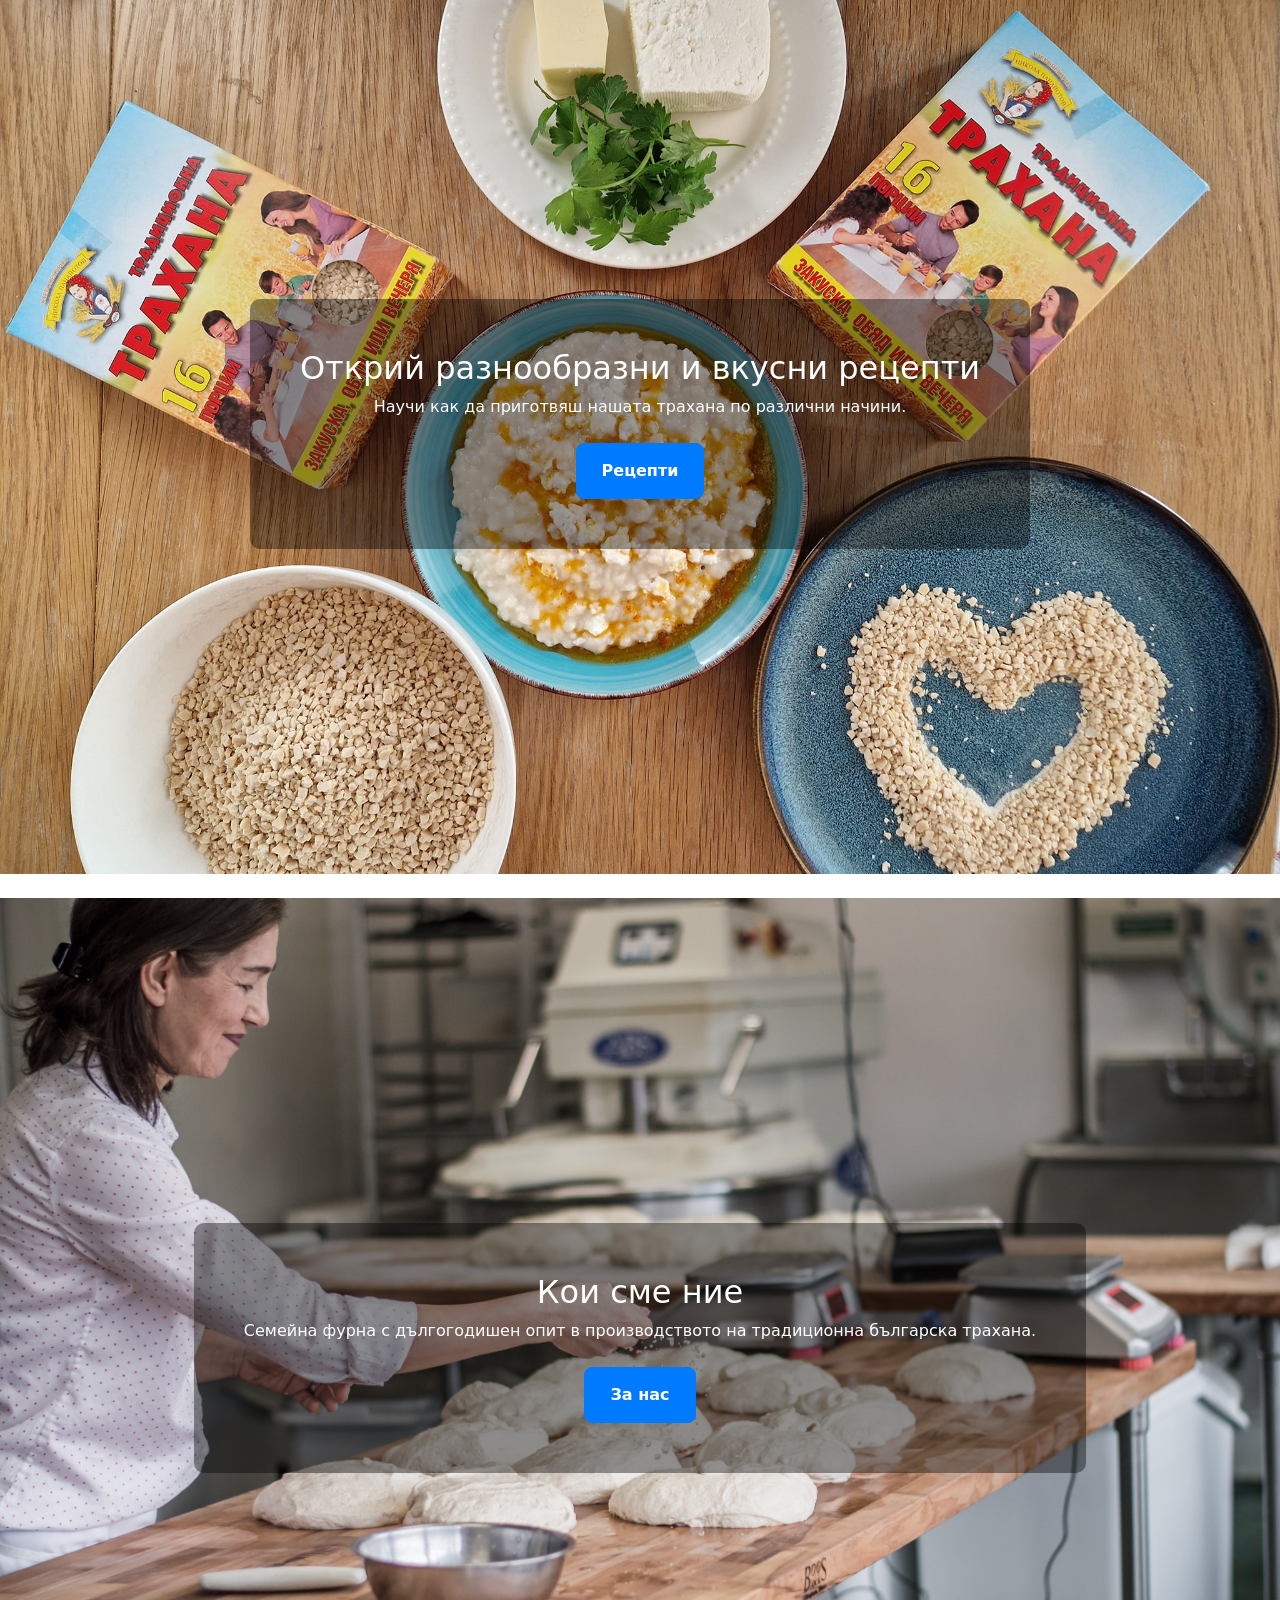
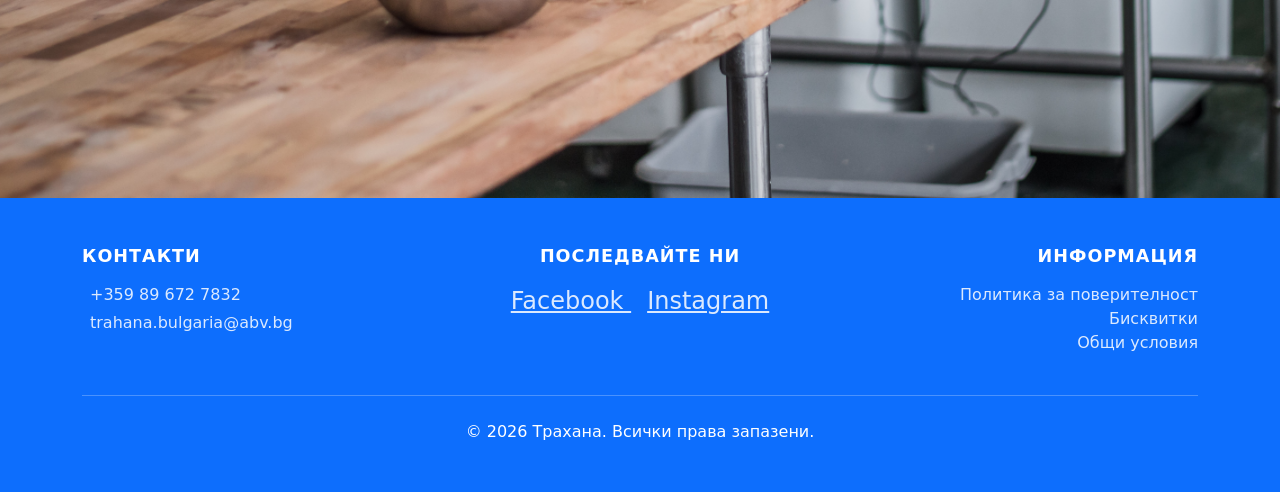
==== commit f481956e: "Update index.html" ====
--- a/index.html
+++ b/index.html
@@ -78,15 +78,15 @@
       <p class="order-call-text">Поръчай по телефон:</p>
 
      <div class="product-buttons">
-    <a href="tel:+359896727832" 
+    <a href="tel:+359885368787" 
        class="btn phone-btn" 
        onclick="gtag('event', 'click_phone_order');">
-      08966727832
+      0885368787
     </a>
-    <a href="tel:+359887684539" 
+    <a href="tel:+359896727832" 
        class="btn email-btn" 
         onclick="gtag('event', 'click_phone_order');">
-      0887684539
+      08966727832
     </a>
      </div>
       
@@ -184,3 +184,4 @@
 
 
 
+
--- a/css/style.css
+++ b/css/style.css
@@ -141,12 +141,12 @@
 }
 
 .phone-btn {
-  background: #b22222;
+  background: #007bff;
   color: white;
 }
 
 .email-btn {
-  background: #333;
+  background: #007bff;
   color: white;
 }
 
@@ -168,6 +168,26 @@
   .btn {
     width: 100%;
   }
+}
+
+.product-info p.order-call-text {
+    display: block;
+    margin: 20px 0 10px 0; /* Разстояние: 20px от цената и 10px над бутоните */
+    padding: 0;
+    font-size: 1rem;
+    font-weight: 700;
+    color: #444;
+    text-transform: uppercase;
+    letter-spacing: 0.5px;
+    line-height: 1.2;
+}
+
+/* Центриране за мобилни устройства, ако и останалото ти инфо е центрирано */
+@media (max-width: 768px) {
+    .product-info p.order-call-text {
+        text-align: center;
+        margin-top: 15px;
+    }
 }
 
 /* Основен стил за линковете във фуутъра */
@@ -612,218 +632,6 @@
 
 
 
-/*form*/
-
-:root {
-    --primary: #2c3e50;
-    --accent: #27ae60;
-    --bg: #f4f7f6;
-}
-
- .page-wrapper {
-    display: flex;
-    justify-content: center;
-    align-items: center;
-    min-height: 100vh; /* Заема цялата височина на екрана */
-    width: 100%;
-    padding: 20px;
-    box-sizing: border-box;
-}
-
-#orderForm .delivery-note {
-    font-size: 12px;
-    color: #e67e22; /* Оранжев цвят за внимание */
-    margin-top: 10px;
-    font-style: italic;
-    line-height: 1.4;
-}
-
-/* Бутон Назад */
-.back-btn-modern {
-    position: fixed;
-    top: 25px;
-    left: 25px;
-    display: flex;
-    align-items: center;
-    gap: 10px;
-    padding: 10px 18px;
-    background: white;
-    color: var(--primary);
-    text-decoration: none;
-    font-weight: 600;
-    border-radius: 50px;
-    box-shadow: 0 4px 12px rgba(0,0,0,0.08);
-    transition: 0.3s;
-    z-index: 100;
-}
-
-.back-btn-modern:hover {
-    color: var(--accent);
-    transform: translateX(-3px);
-}
-
-/* Карта */
-.order-card {
-    width: 90%;
-    max-width: 500px;
-    background: white;
-    padding: 30px;
-    border-radius: 16px;
-    box-shadow: 0 10px 30px rgba(0,0,0,0.1);
-    margin: 60px 0;
-}
-
-#orderForm .row { display: flex; gap: 10px; }
-#orderForm .flex-2 { flex: 2; }
-#orderForm .flex-1 { flex: 1; }
-
-#orderForm .form-group { margin-bottom: 15px; }
-#orderForm label { display: block; margin-bottom: 5px; font-weight: 600; font-size: 14px; color: #555; }
-
-#orderForm input {
-    width: 100%;
-    padding: 12px;
-    border: 2px solid #eee;
-    border-radius: 10px;
-    box-sizing: border-box;
-    font-size: 16px;
-}
-
-#orderForm input:focus { outline: none; border-color: var(--accent); }
-
-/* Калкулатор */
-#orderForm .price-display {
-    background: #f8fdfa;
-    padding: 15px;
-    border-radius: 12px;
-    margin: 20px 0;
-    text-align: center;
-    border: 2px dashed var(--accent);
-}
-
-#orderForm .price-display strong { font-size: 26px; display: block; color: var(--primary); }
-
-#orderForm #submitBtn {
-    width: 100%;
-    background: var(--accent);
-    color: white;
-    padding: 15px;
-    border: none;
-    border-radius: 10px;
-    font-size: 18px;
-    font-weight: bold;
-    cursor: pointer;
-    transition: 0.3s;
-}
-
-#orderForm #submitBtn:hover { background: #219150; transform: translateY(-2px); }
-
-#orderForm .success-msg { text-align: center; padding: 20px; }
-
-@media (max-width: 600px) {
-    .back-btn-modern span { display: none; }
-    .back-btn-modern { padding: 12px; border-radius: 50%; }
-}
-
-#orderForm .package-selector {
-    display: flex;
-    gap: 10px;
-    margin-top: 5px;
-}
-
-#orderForm .pkg-card {
-    flex: 1;
-    background: #fff;
-    border: 2px solid #eee;
-    border-radius: 12px;
-    padding: 15px 5px;
-    text-align: center;
-    cursor: pointer;
-    transition: all 0.3s ease;
-    position: relative;
-    display: flex;
-    flex-direction: column;
-    justify-content: center;
-    min-height: 100px;
-}
-
-#orderForm .pkg-card.active {
-    border-color: var(--accent);
-    background-color: #f0fdf4;
-    transform: translateY(-2px);
-    box-shadow: 0 4px 12px rgba(39, 174, 96, 0.1);
-}
-
-#orderForm .pkg-title { font-size: 11px; color: #777; text-transform: uppercase; font-weight: bold; }
-#orderForm .pkg-qty { font-size: 16px; font-weight: 800; color: var(--primary); margin: 4px 0; }
-#orderForm .pkg-price { font-size: 13px; color: var(--accent); font-weight: bold; }
-
-#orderForm .pkg-badge {
-    position: absolute;
-    top: -10px;
-    left: 50%;
-    transform: translateX(-50%);
-    background: var(--accent);
-    color: white;
-    font-size: 9px;
-    padding: 2px 8px;
-    border-radius: 20px;
-    white-space: nowrap;
-    z-index: 10;
-}
-
-#orderForm #customInput {
-    width: 90%;
-    margin: 5px auto 0;
-    padding: 5px;
-    border: 1px solid var(--accent);
-    border-radius: 6px;
-    text-align: center;
-    font-size: 14px;
-}
-
-@media (max-width: 480px) {
-    #orderForm .package-selector { flex-direction: column; }
-    #orderForm .pkg-card { min-height: 80px; }
-}
-/* Стил за чекбокса във формата */
-.form-check-custom {
-    display: flex;
-    align-items: flex-start;
-    gap: 12px;
-    margin: 20px 0;
-    text-align: left;
-}
-
-/* Правим самото квадратче малко по-голямо и удобно */
-.form-check-custom input[type="checkbox"] {
-    width: 20px !important;
-    height: 20px !important;
-    min-width: 20px;
-    margin-top: 2px;
-    cursor: pointer;
-    accent-color: var(--accent); /* Използва твоето зелено */
-}
-
-/* Стил за текста до него */
-.form-check-custom label {
-    font-size: 13px !important;
-    line-height: 1.5;
-    color: #555;
-    cursor: pointer;
-    font-weight: 500 !important;
-    margin-bottom: 0 !important; /* Премахва стандартни марджини */
-}
-
-.form-check-custom label a {
-    color: var(--accent);
-    text-decoration: underline;
-    transition: opacity 0.2s;
-}
-
-.form-check-custom label a:hover {
-    opacity: 0.8;
-}
 
 
 
@@ -916,3 +724,5 @@
     display: none;
 
 }
+
+
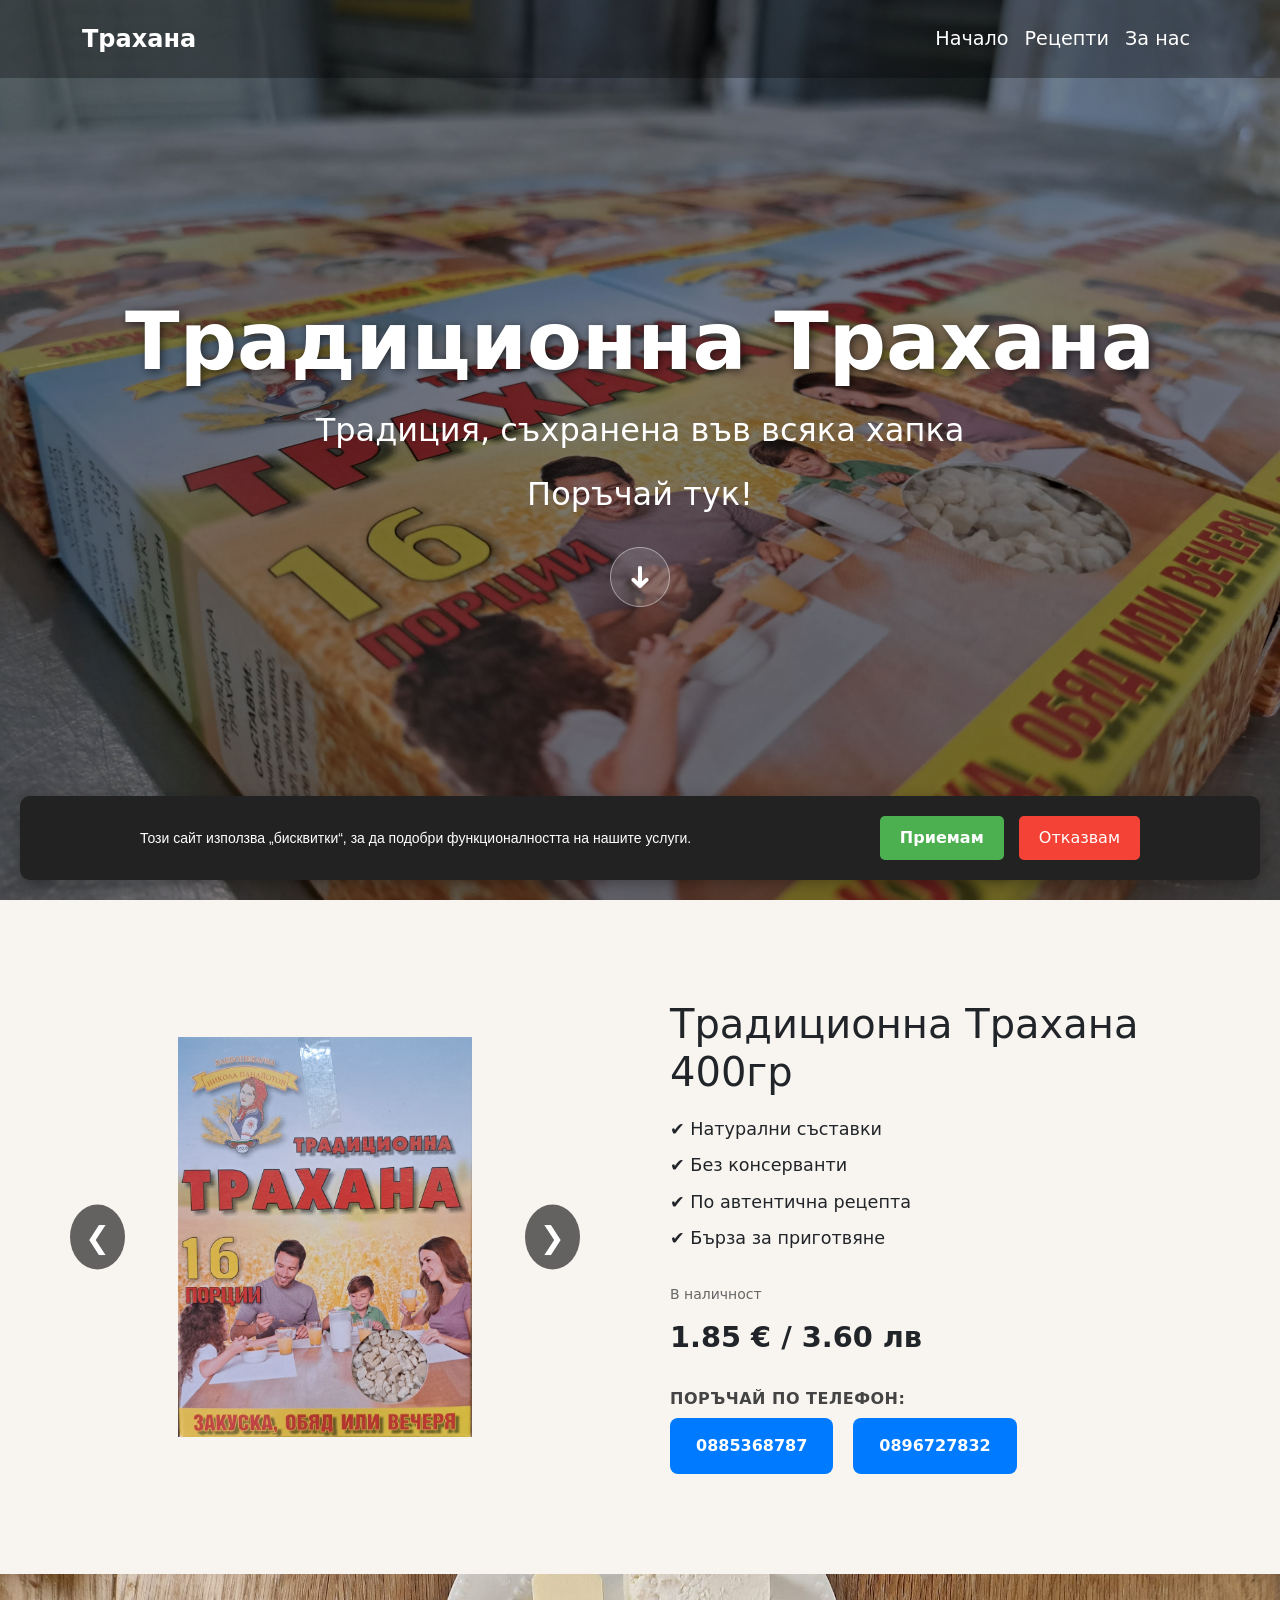
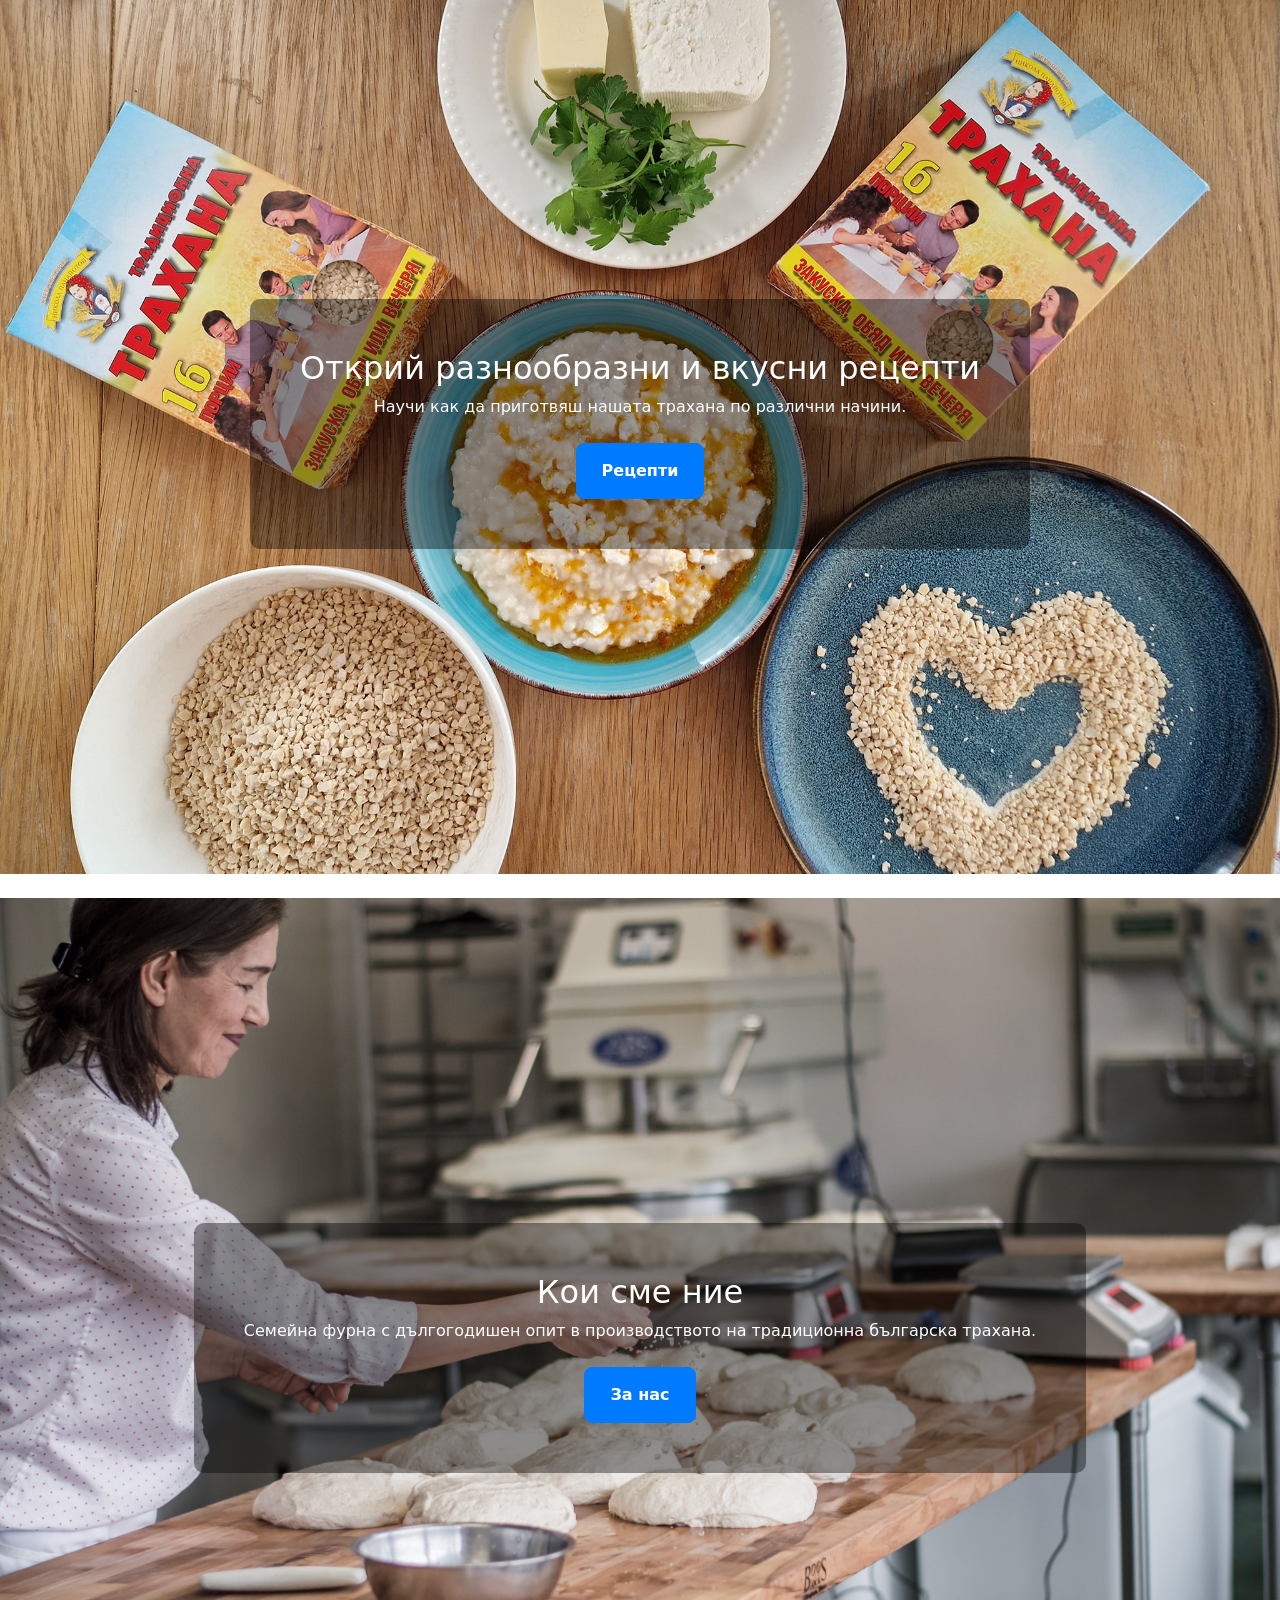
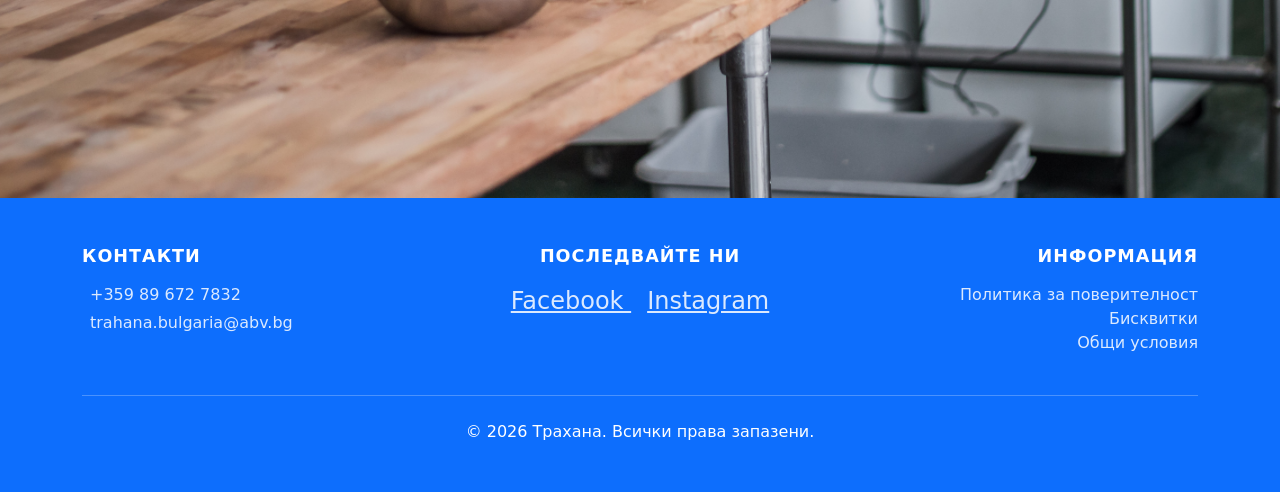
==== commit 4cf8c1c1: "Update index.html" ====
--- a/index.html
+++ b/index.html
@@ -86,7 +86,7 @@
     <a href="tel:+359896727832" 
        class="btn email-btn" 
         onclick="gtag('event', 'click_phone_order');">
-      08966727832
+      0896727832
     </a>
      </div>
       
@@ -185,3 +185,4 @@
 
 
 
+
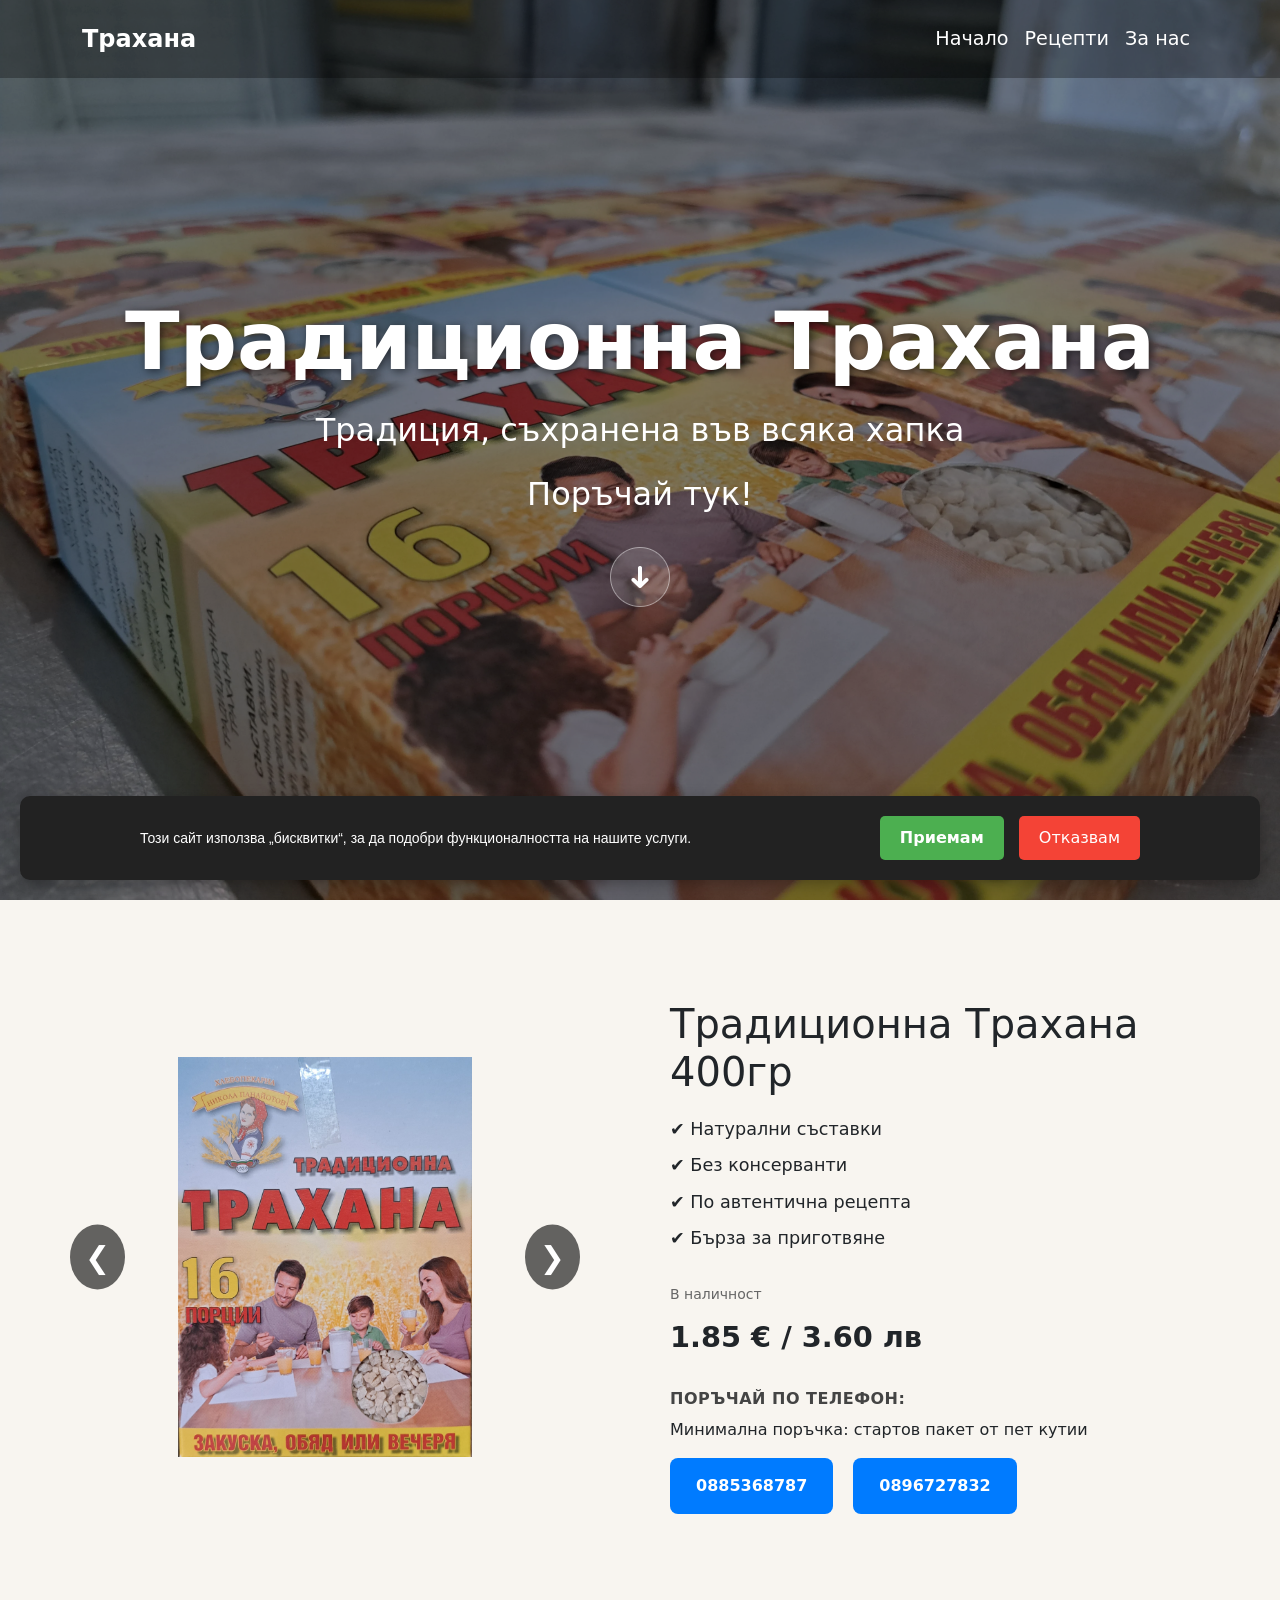
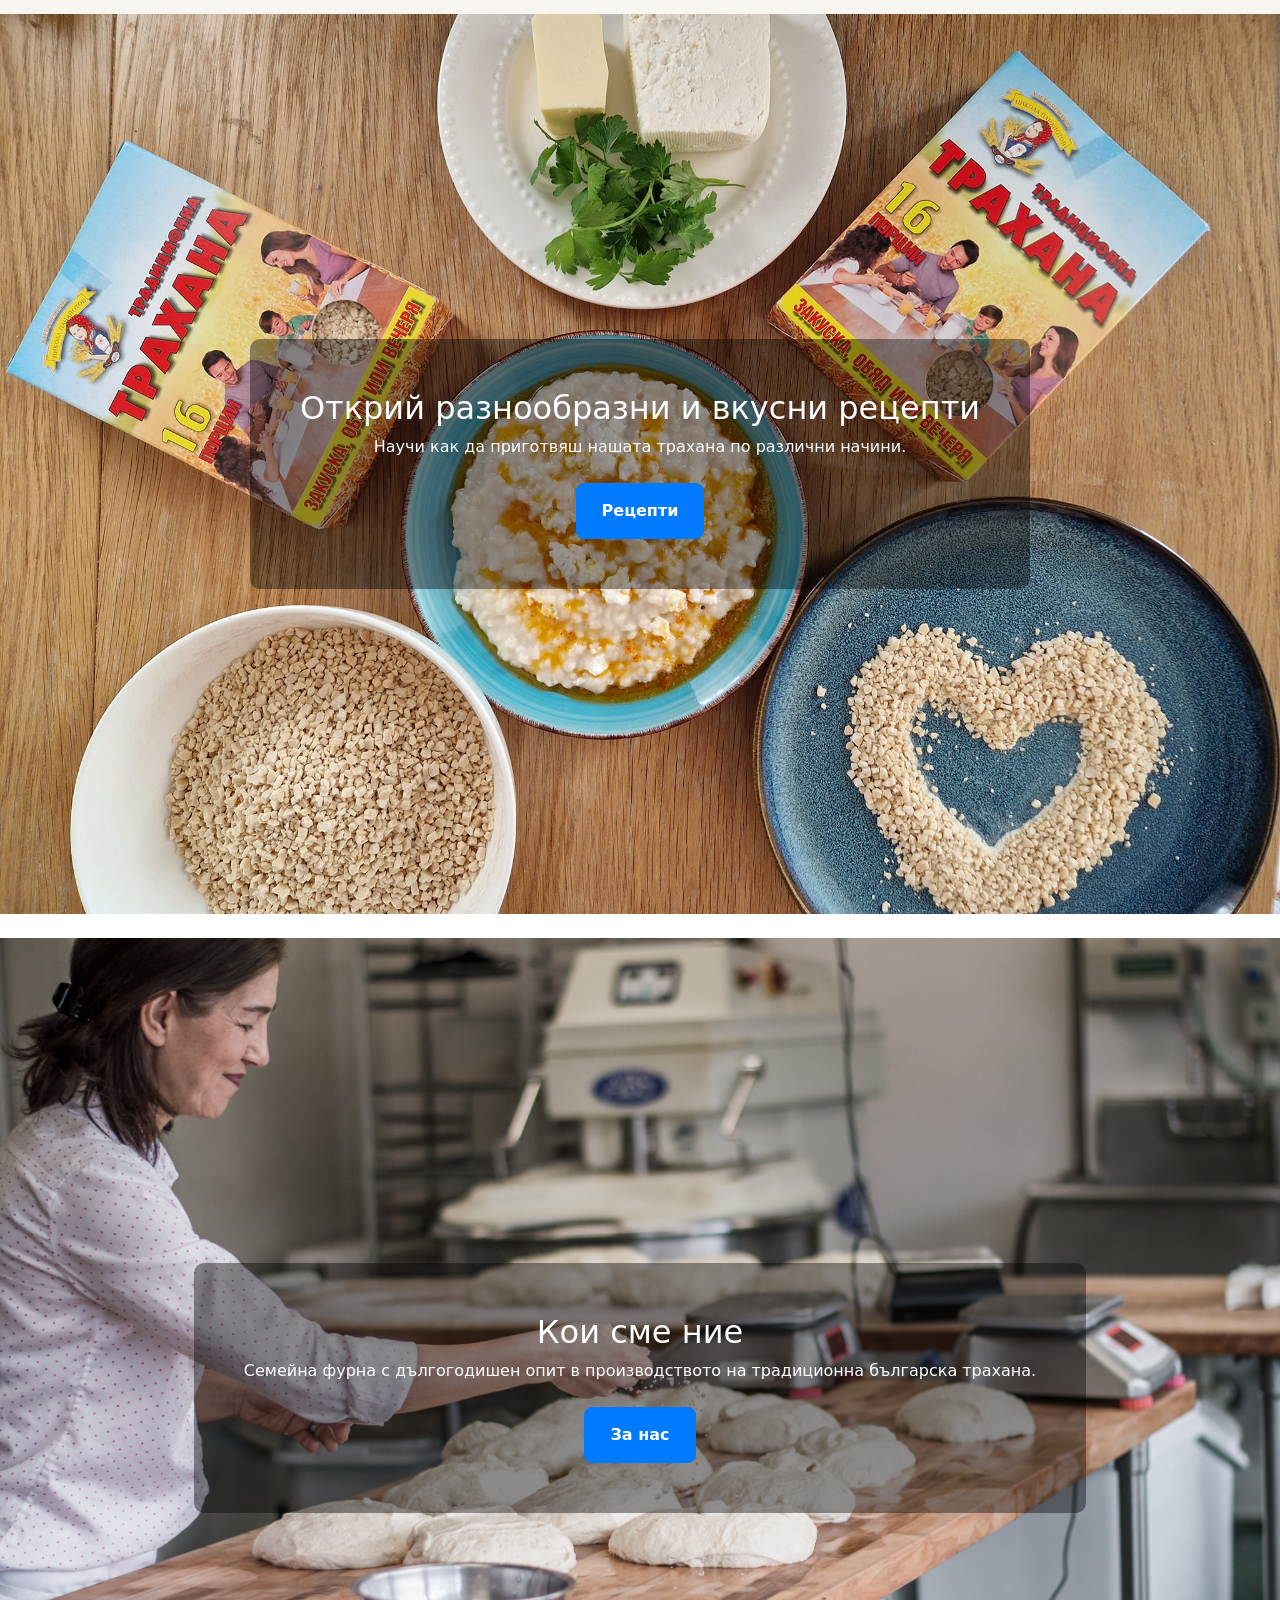
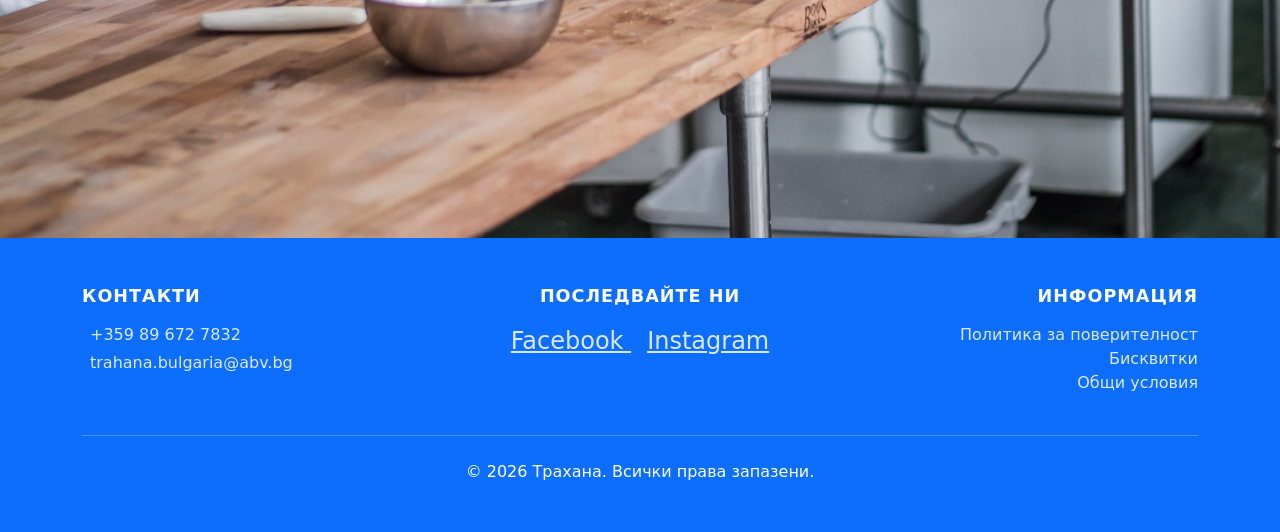
==== commit ee6cdf54: "Update index.html" ====
--- a/index.html
+++ b/index.html
@@ -76,7 +76,7 @@
       </div>
 
       <p class="order-call-text">Поръчай по телефон:</p>
-
+      <p class="order-note">Минимална поръчка: стартов пакет от пет кутии</p>
      <div class="product-buttons">
     <a href="tel:+359885368787" 
        class="btn phone-btn" 
@@ -186,3 +186,4 @@
 
 
 
+
